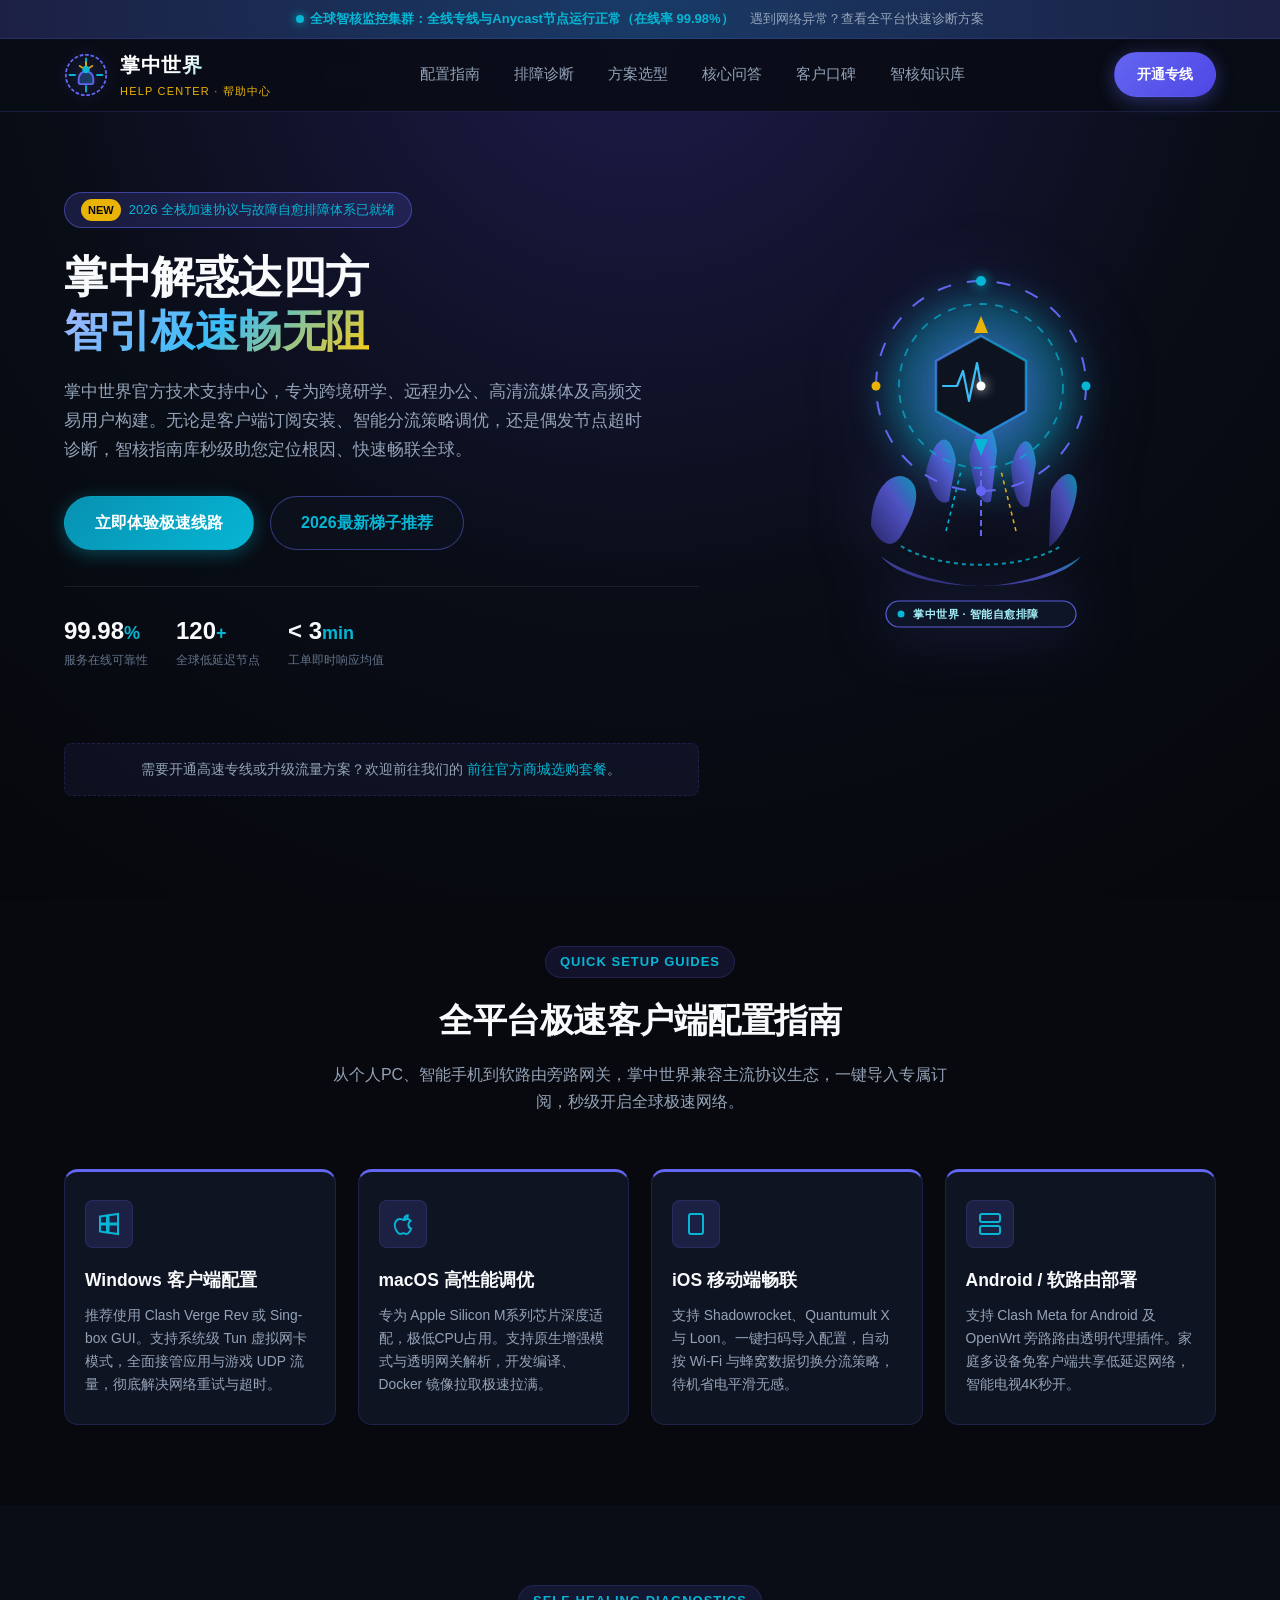
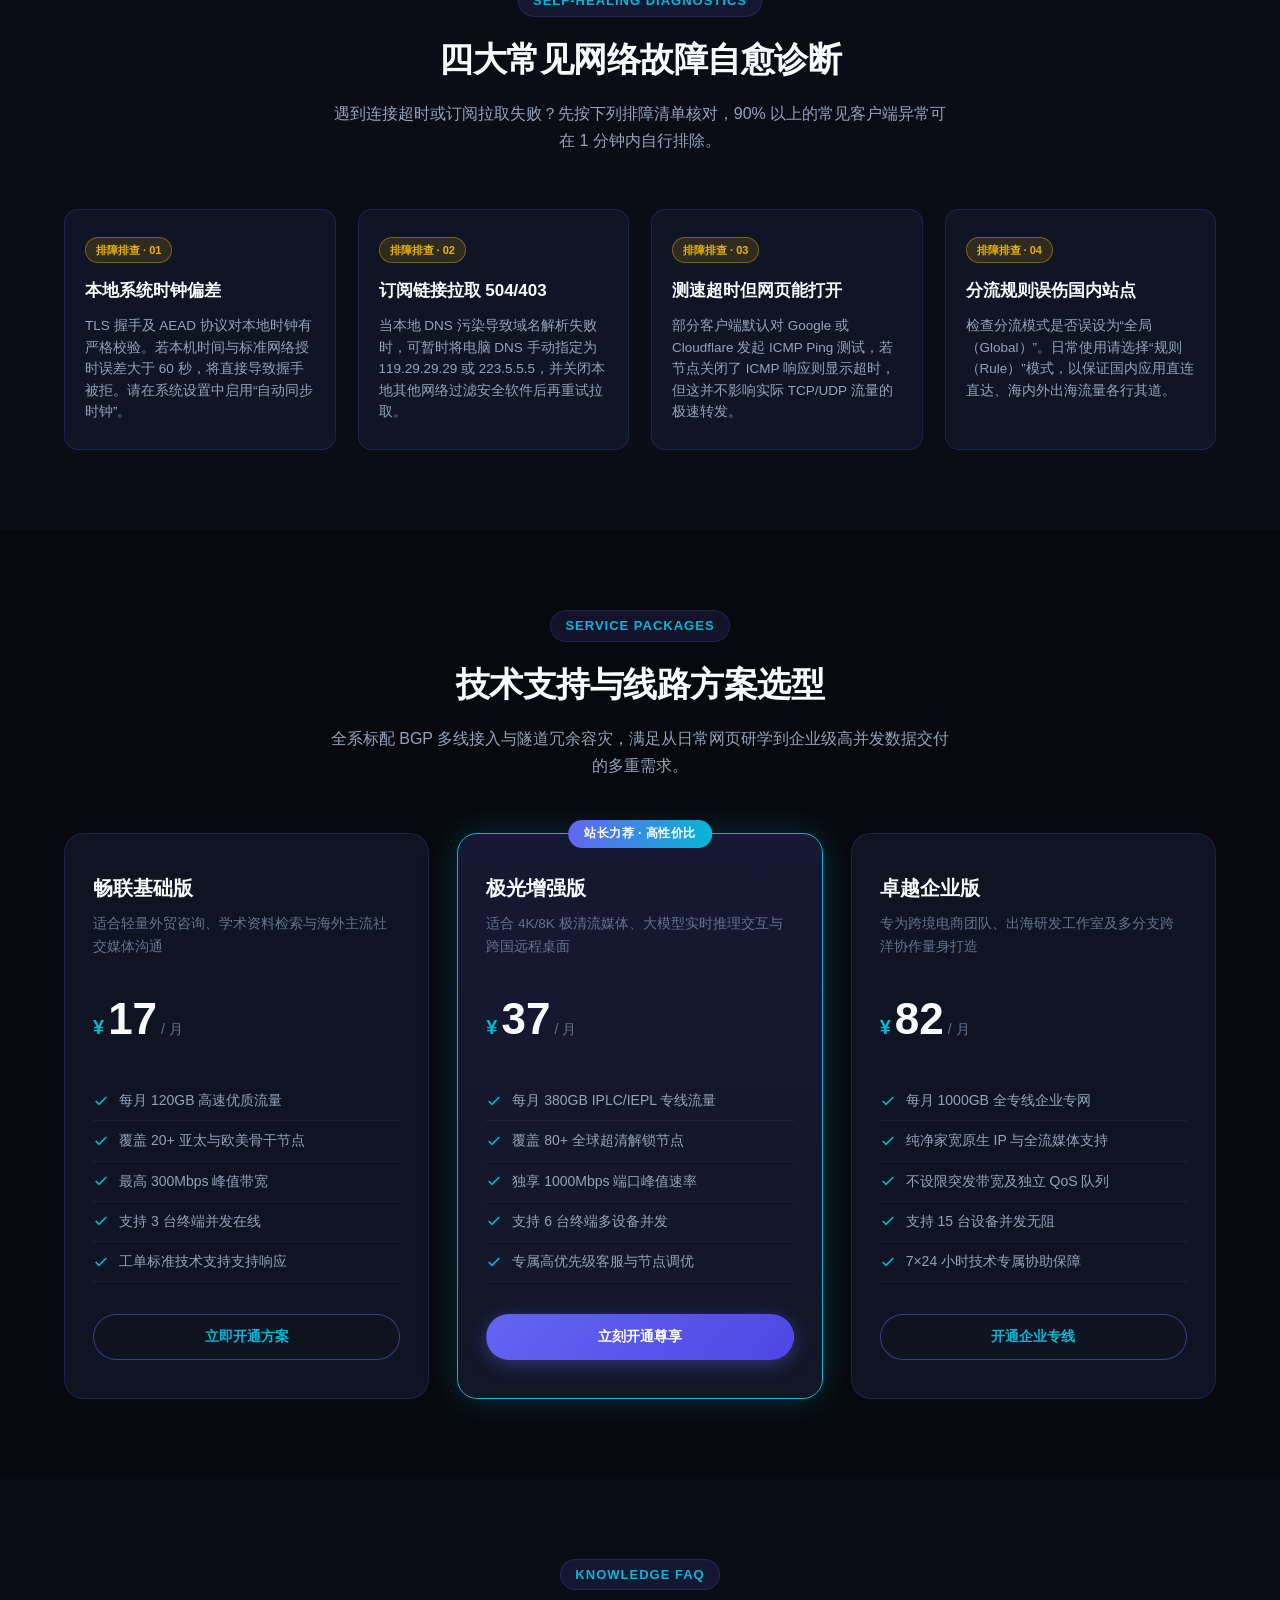
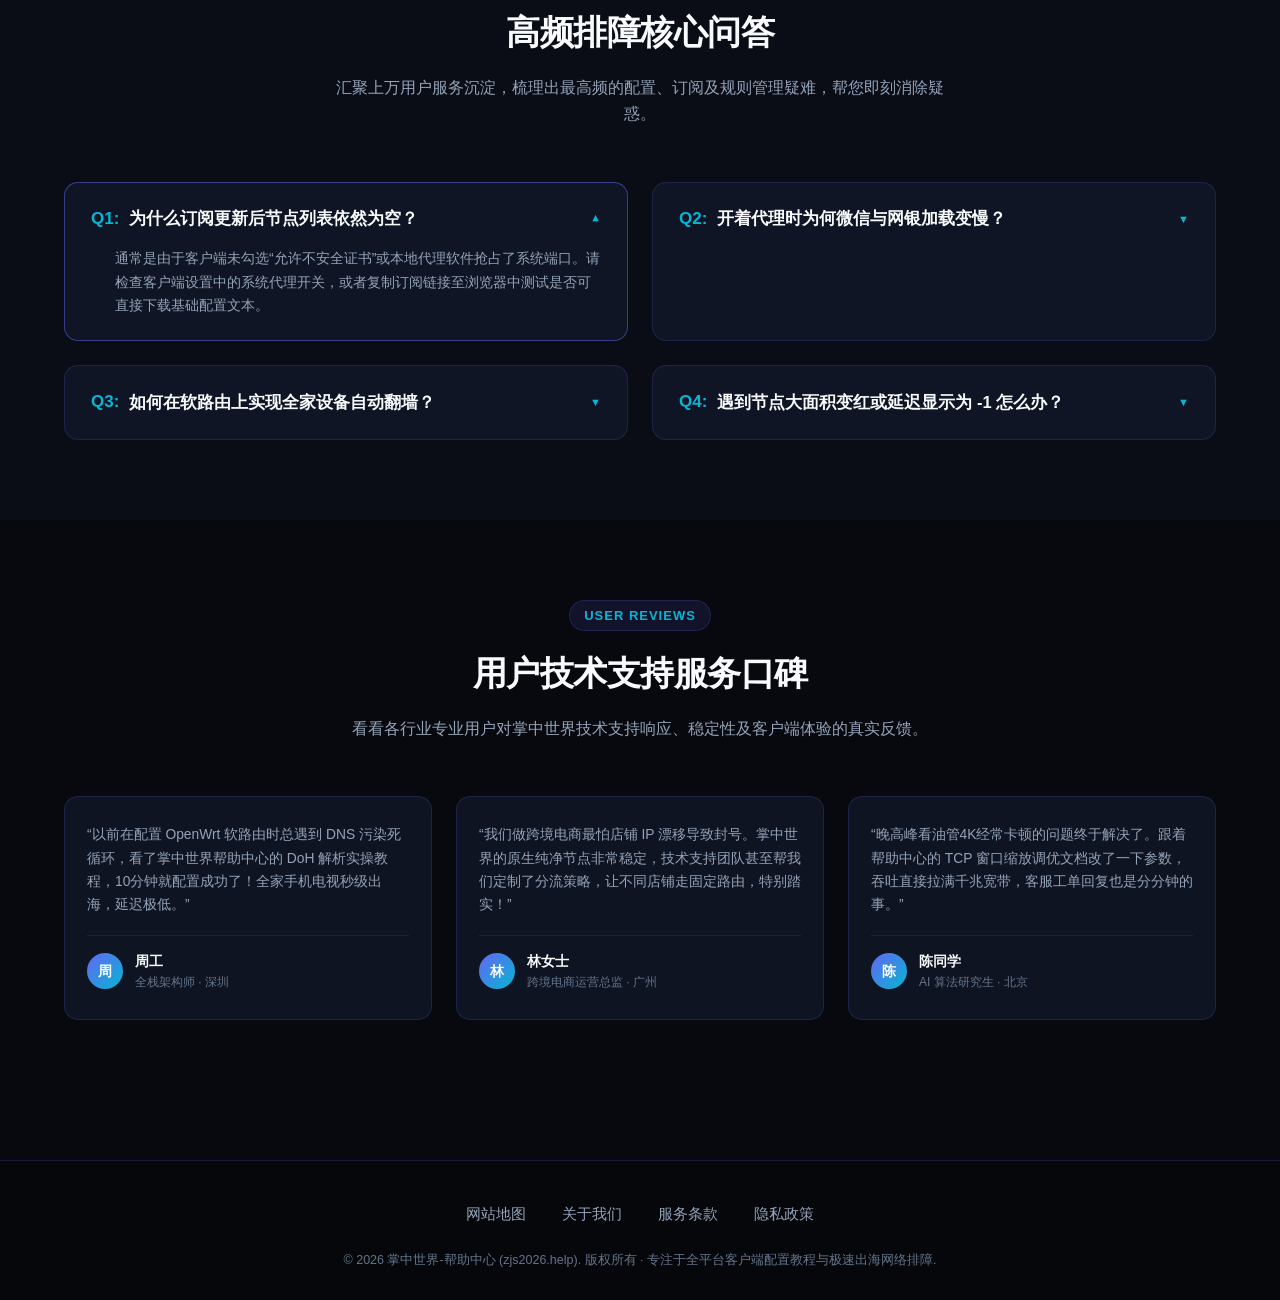
==== index.html @ e9aacf81 "feat: initial release for zjs2026.help" ====
<!DOCTYPE html>
<html lang="zh-CN">
<head>
  <meta charset="UTF-8">
  <meta name="viewport" content="width=device-width, initial-scale=1.0">
  <title>掌中世界-帮助中心 | 2026全平台客户端配置教程与技术支持智核</title>
  <meta name="description" content="掌中世界-帮助中心为您提供高品质物理专线网络加速服务。依托多点Anycast与电信级物理光缆实现4K/8K视频极速秒开，AI模型长连接稳定不中断，是值得信赖的年度出海机场推荐首选。">
  <meta name="keywords" content="掌中世界帮助中心,客户端配置教程,网络排障指南,节点连接超时修复,分流规则配置,跨境加速支持">
  <link rel="stylesheet" href="style.css">
  <link rel="canonical" href="https://zjs2026.help/">
  <meta property="og:type" content="website">
  <meta property="og:site_name" content="掌中世界-帮助中心">
  <meta property="og:title" content="掌中世界-帮助中心 | 2026全平台客户端配置教程与技术支持智核">
  <meta property="og:description" content="掌中世界-帮助中心为您提供高品质物理专线网络加速服务。依托多点Anycast与电信级物理光缆实现4K/8K视频极速秒开，AI模型长连接稳定不中断，是值得信赖的年度出海机场推荐首选。">
  <meta property="og:url" content="https://zjs2026.help/">
  <meta property="og:image" content="https://zjs2026.help/og-preview.png">
  <meta property="og:locale" content="zh_CN">
</head>
<body>

  <!-- 顶部状态公告条 -->
  <div class="nexus-topbar">
    <div class="nexus-container nexus-topbar-flex">
      <div class="support-beacon">
        <span class="beacon-dot"></span>
        <span>全球智核监控集群：全线专线与Anycast节点运行正常（在线率 99.98%）</span>
      </div>
      <div>
        <span>遇到网络异常？查看全平台快速诊断方案</span>
      </div>
    </div>
  </div>

  <!-- 吸顶导航栏 -->
  <header class="nexus-nav">
    <div class="nexus-container nexus-nav-wrap">
      <a href="index.html" class="nexus-logo-link" aria-label="返回首页">
        <svg class="nexus-logo-svg" viewBox="0 0 48 48" fill="none" xmlns="http://www.w3.org/2000/svg">
          <circle cx="24" cy="24" r="22" stroke="#6366f1" stroke-width="2" stroke-dasharray="4 2"/>
          <path d="M24 6L24 12" stroke="#06b6d4" stroke-width="2" stroke-linecap="round"/>
          <path d="M24 36L24 42" stroke="#06b6d4" stroke-width="2" stroke-linecap="round"/>
          <path d="M6 24L12 24" stroke="#06b6d4" stroke-width="2" stroke-linecap="round"/>
          <path d="M36 24L42 24" stroke="#06b6d4" stroke-width="2" stroke-linecap="round"/>
          <path d="M16 28C16 23.58 19.58 20 24 20C28.42 20 32 23.58 32 28V32C32 33.1 31.1 34 30 34H18C16.9 34 16 33.1 16 32V28Z" fill="url(#nexus-grad)" fill-opacity="0.3" stroke="#6366f1" stroke-width="2"/>
          <circle cx="24" cy="18" r="4" fill="#06b6d4"/>
          <path d="M24 14V10M20 16L17 14M28 16L31 14" stroke="#eab308" stroke-width="1.8" stroke-linecap="round"/>
          <defs>
            <linearGradient id="nexus-grad" x1="16" y1="20" x2="32" y2="34" gradientUnits="userSpaceOnUse">
              <stop stop-color="#6366f1"/>
              <stop offset="1" stop-color="#06b6d4"/>
            </linearGradient>
          </defs>
        </svg>
        <div class="nexus-logo-text">
          <span class="nexus-logo-title">掌中世界</span>
          <span class="nexus-logo-sub">HELP CENTER · 帮助中心</span>
        </div>
      </a>

      <!-- 移动端汉堡切换器 -->
      <input type="checkbox" id="nexus-nav-toggle" class="nexus-nav-toggle" aria-label="切换移动端导航">
      <label for="nexus-nav-toggle" class="nexus-hamburger-label">
        <span></span>
        <span></span>
        <span></span>
      </label>

      <!-- 导航列表 -->
      <nav class="nexus-nav-menu">
        <ul class="nexus-nav-list">
          <li class="nexus-nav-item"><a href="index.html#guides" aria-current="page">配置指南</a></li>
          <li class="nexus-nav-item"><a href="index.html#diagnostics">排障诊断</a></li>
          <li class="nexus-nav-item"><a href="index.html#pricing">方案选型</a></li>
          <li class="nexus-nav-item"><a href="index.html#faq">核心问答</a></li>
          <li class="nexus-nav-item"><a href="index.html#feedback">客户口碑</a></li>
          <li class="nexus-nav-item"><a href="support-topics.html">智核知识库</a></li>
        </ul>
      </nav>

      <div class="nexus-nav-actions">
        <a href="https://ww012.twilightaff.com/#/?code=A56DH1Af" target="_blank" rel="nofollow" class="btn-nexus btn-nexus-primary">开通专线</a>
      </div>
    </div>
  </header>

  <!-- 主体区域 -->
  <main>
    <!-- Hero 区域：智能支持罗盘 -->
    <section class="nexus-hero">
      <div class="nexus-container">
        <div class="nexus-hero-grid">
          <div class="nexus-hero-info">
            <div class="nexus-tag-hub">
              <span class="nexus-tag-badge">NEW</span>
              <span>2026 全栈加速协议与故障自愈排障体系已就绪</span>
            </div>
            <h1 class="nexus-hero-title">
              掌中解惑达四方<br>
              <span class="nexus-title-gradient">智引极速畅无阻</span>
            </h1>
            <p class="nexus-hero-desc">
              掌中世界官方技术支持中心，专为跨境研学、远程办公、高清流媒体及高频交易用户构建。无论是客户端订阅安装、智能分流策略调优，还是偶发节点超时诊断，智核指南库秒级助您定位根因、快速畅联全球。
            </p>
            <div class="nexus-hero-cta-group">
              <a href="https://ww012.twilightaff.com/#/?code=A56DH1Af" target="_blank" rel="nofollow" class="btn-nexus btn-nexus-cyan btn-nexus-lg">立即体验极速线路</a>
              <a href="https://tizilab.net/paihang/" target="_blank" class="btn-nexus btn-nexus-outline btn-nexus-lg">2026最新梯子推荐</a>
            </div>
            <div class="nexus-metrics-row">
              <div class="nexus-metric-col">
                <span class="nexus-metric-val">99.98<span>%</span></span>
                <span class="nexus-metric-lbl">服务在线可靠性</span>
              </div>
              <div class="nexus-metric-col">
                <span class="nexus-metric-val">120<span>+</span></span>
                <span class="nexus-metric-lbl">全球低延迟节点</span>
              </div>
              <div class="nexus-metric-col">
                <span class="nexus-metric-val">&lt; 3<span>min</span></span>
                <span class="nexus-metric-lbl">工单即时响应均值</span>
              </div>
            </div>
          </div>

          <!-- Hero 右侧：手托全息排障罗盘与自愈护盾动效 -->
          <div class="nexus-compass-stage">
            <svg class="nexus-compass-svg" viewBox="0 0 440 420" fill="none" xmlns="http://www.w3.org/2000/svg" role="img" aria-label="掌中世界手托全息智能诊断罗盘动图">
              <defs>
                <radialGradient id="helpAura" cx="50%" cy="50%" r="50%">
                  <stop offset="0%" stop-color="#6366f1" stop-opacity="0.85"/>
                  <stop offset="60%" stop-color="#06b6d4" stop-opacity="0.3"/>
                  <stop offset="100%" stop-color="#070a13" stop-opacity="0"/>
                </radialGradient>
                <linearGradient id="helpHandGrad" x1="0%" y1="100%" x2="100%" y2="0%">
                  <stop offset="0%" stop-color="#312e81" stop-opacity="0.9"/>
                  <stop offset="60%" stop-color="#6366f1" stop-opacity="0.9"/>
                  <stop offset="100%" stop-color="#06b6d4" stop-opacity="0.95"/>
                </linearGradient>
                <linearGradient id="shieldGrad" x1="0%" y1="0%" x2="100%" y2="100%">
                  <stop offset="0%" stop-color="#6366f1" stop-opacity="0.85"/>
                  <stop offset="50%" stop-color="#06b6d4" stop-opacity="0.7"/>
                  <stop offset="100%" stop-color="#3b82f6" stop-opacity="0.9"/>
                </linearGradient>
                <linearGradient id="laserGrad" x1="0%" y1="0%" x2="100%" y2="0%">
                  <stop offset="0%" stop-color="#06b6d4" stop-opacity="0"/>
                  <stop offset="50%" stop-color="#38bdf8" stop-opacity="1"/>
                  <stop offset="100%" stop-color="#06b6d4" stop-opacity="0"/>
                </linearGradient>
              </defs>

              <!-- 掌心发散光晕 -->
              <circle cx="220" cy="170" r="135" fill="url(#helpAura)" class="help-aura-pulse"/>

              <!-- 手托部分 (Cyber Palm Cradle) -->
              <g class="help-palm-cradle">
                <path d="M120 335 C150 375, 290 375, 320 335 C300 352, 250 365, 220 365 C190 365, 140 352, 120 335 Z" fill="url(#helpHandGrad)" opacity="0.8"/>
                <path d="M110 305 C110 265, 135 245, 150 260 C160 270, 155 290, 140 315 C130 330, 118 322, 110 305 Z" fill="url(#helpHandGrad)" opacity="0.85"/>
                <!-- 指尖微托 -->
                <path d="M165 250 C175 210, 190 210, 195 240 L188 280 C180 286, 170 275, 165 250 Z" fill="url(#helpHandGrad)" opacity="0.85"/>
                <path d="M208 235 C218 195, 232 195, 236 230 L230 280 C222 286, 214 275, 208 235 Z" fill="url(#helpHandGrad)" opacity="0.9"/>
                <path d="M250 245 C260 210, 272 215, 275 242 L268 285 C260 290, 252 278, 250 245 Z" fill="url(#helpHandGrad)" opacity="0.85"/>
                <path d="M290 270 C305 242, 320 252, 315 276 C310 300, 298 320, 288 326 Z" fill="url(#helpHandGrad)" opacity="0.8"/>
                <!-- 掌面全息脉冲纹理 -->
                <path d="M140 325 C180 350, 260 350, 300 325" stroke="#06b6d4" stroke-width="2" stroke-dasharray="4 4" fill="none" opacity="0.8"/>
                <line x1="220" y1="315" x2="220" y2="250" stroke="#6366f1" stroke-width="2" stroke-dasharray="6 4" class="help-beam-stream"/>
                <line x1="185" y1="310" x2="200" y2="250" stroke="#06b6d4" stroke-width="1.5" stroke-dasharray="4 4" class="help-beam-stream-fast"/>
                <line x1="255" y1="310" x2="240" y2="250" stroke="#eab308" stroke-width="1.5" stroke-dasharray="4 4" class="help-beam-stream"/>
              </g>

              <!-- 手托之上的全息诊断护盾与罗盘 (Diagnostic Compass & Shield) -->
              <g class="help-shield-system">
                <!-- 外围刻度罗盘环 (顺时针) -->
                <g class="help-ring-cw">
                  <circle cx="220" cy="165" r="105" stroke="#6366f1" stroke-width="2" stroke-dasharray="14 16" fill="none"/>
                  <circle cx="220" cy="60" r="5" fill="#06b6d4" filter="drop-shadow(0 0 6px #06b6d4)"/>
                  <circle cx="220" cy="270" r="5" fill="#6366f1"/>
                  <circle cx="115" cy="165" r="4.5" fill="#eab308"/>
                  <circle cx="325" cy="165" r="4.5" fill="#06b6d4"/>
                </g>

                <!-- 逆时针罗盘内环 -->
                <g class="help-ring-ccw">
                  <circle cx="220" cy="165" r="82" stroke="#06b6d4" stroke-width="1.8" stroke-dasharray="8 8" fill="none" opacity="0.7"/>
                  <polygon points="220,95 227,112 213,112" fill="#eab308"/>
                  <polygon points="220,235 227,218 213,218" fill="#06b6d4"/>
                </g>

                <!-- 中心自愈诊断护盾六边形 -->
                <polygon points="220,115 265,140 265,190 220,215 175,190 175,140" fill="#0e1320" stroke="url(#shieldGrad)" stroke-width="2.5" class="help-shield-pulse"/>
                
                <!-- 护盾内部心跳脉搏线 (ECG Waveform) -->
                <path d="M182 165 L196 165 L202 150 L208 180 L216 142 L224 186 L230 160 L236 170 L242 165 L258 165" stroke="#38bdf8" stroke-width="2.2" stroke-linecap="round" stroke-linejoin="round" fill="none" class="help-ecg-line"/>

                <!-- 激光扫描光条 (上下扫描) -->
                <line x1="178" y1="140" x2="262" y2="140" stroke="url(#laserGrad)" stroke-width="3" class="help-laser-scan"/>

                <!-- 核心状态光点 -->
                <circle cx="220" cy="165" r="4.5" fill="#ffffff" filter="drop-shadow(0 0 6px #ffffff)"/>
              </g>

              <!-- 悬浮状态标签 -->
              <g class="help-status-tag">
                <rect x="125" y="380" width="190" height="26" rx="13" fill="#0f172a" stroke="#6366f1" stroke-width="1.2" opacity="0.9"/>
                <circle cx="140" cy="393" r="3.5" fill="#06b6d4" class="help-dot-blink"/>
                <text x="152" y="397" fill="#a5f3fc" font-size="11" font-weight="600" letter-spacing="0.5">掌中世界 · 智能自愈排障</text>
              </g>
            </svg>
          </div>
        <div class="interlink-box"><p>需要开通高速专线或升级流量方案？欢迎前往我们的 <a href="https://zjs2026.shop/" target="_blank">前往官方商城选购套餐</a>。</p></div>
      </div>
    </section>

    <!-- 第一功能区：全平台极速客户端配置指南 -->
    <section id="guides" class="nexus-section">
      <div class="nexus-container">
        <div class="nexus-sec-header">
          <span class="nexus-sec-pill">QUICK SETUP GUIDES</span>
          <h2 class="nexus-sec-title">全平台极速客户端配置指南</h2>
          <p class="nexus-sec-desc">
            从个人PC、智能手机到软路由旁路网关，掌中世界兼容主流协议生态，一键导入专属订阅，秒级开启全球极速网络。
          </p>
        </div>

        <div class="guides-grid">
          <div class="guide-card">
            <div class="guide-icon-box">
              <svg width="24" height="24" viewBox="0 0 24 24" fill="none" stroke="currentColor" stroke-width="2"><path d="M3 4.5L10 3.5V11.5L3 11.5V4.5ZM11.5 3.3L21 2V11.5L11.5 11.5V3.3ZM3 12.5L10 12.5V20.5L3 19.5V12.5ZM11.5 12.5L21 12.5V22L11.5 20.7V12.5Z"/></svg>
            </div>
            <h3 class="guide-card-title">Windows 客户端配置</h3>
            <p class="guide-card-text">
              推荐使用 Clash Verge Rev 或 Sing-box GUI。支持系统级 Tun 虚拟网卡模式，全面接管应用与游戏 UDP 流量，彻底解决网络重试与超时。
            </p>
          </div>

          <div class="guide-card">
            <div class="guide-icon-box">
              <svg width="24" height="24" viewBox="0 0 24 24" fill="none" stroke="currentColor" stroke-width="2"><path d="M18.71 19.5c-.83 1.24-1.71 2.45-3.05 2.47-1.34.03-1.77-.79-3.29-.79-1.53 0-2 .77-3.27.82-1.31.05-2.3-1.32-3.14-2.53C4.25 17 2.94 12.45 4.7 9.39c.87-1.52 2.43-2.48 4.12-2.51 1.28-.02 2.5.87 3.29.87.78 0 2.26-1.07 3.81-.91.65.03 2.47.26 3.64 1.98-.09.06-2.17 1.28-2.15 3.81.03 3.02 2.65 4.03 2.68 4.04-.03.07-.42 1.44-1.38 2.83M15.97 6.37c.6-1.02.9-2.06.8-3.08-1.08.1-2.32.74-2.95 1.76-.56.9-.84 1.94-.74 2.95 1.19.06 2.37-.58 2.89-1.63z"/></svg>
            </div>
            <h3 class="guide-card-title">macOS 高性能调优</h3>
            <p class="guide-card-text">
              专为 Apple Silicon M系列芯片深度适配，极低CPU占用。支持原生增强模式与透明网关解析，开发编译、Docker 镜像拉取极速拉满。
            </p>
          </div>

          <div class="guide-card">
            <div class="guide-icon-box">
              <svg width="24" height="24" viewBox="0 0 24 24" fill="none" stroke="currentColor" stroke-width="2"><rect x="5" y="2" width="14" height="20" rx="2" ry="2"/><line x1="12" y1="18" x2="12.01" y2="18"/></svg>
            </div>
            <h3 class="guide-card-title">iOS 移动端畅联</h3>
            <p class="guide-card-text">
              支持 Shadowrocket、Quantumult X 与 Loon。一键扫码导入配置，自动按 Wi-Fi 与蜂窝数据切换分流策略，待机省电平滑无感。
            </p>
          </div>

          <div class="guide-card">
            <div class="guide-icon-box">
              <svg width="24" height="24" viewBox="0 0 24 24" fill="none" stroke="currentColor" stroke-width="2"><rect x="2" y="2" width="20" height="8" rx="2" ry="2"/><rect x="2" y="14" width="20" height="8" rx="2" ry="2"/><line x1="6" y1="6" x2="6.01" y2="6"/><line x1="6" y1="18" x2="6.01" y2="18"/></svg>
            </div>
            <h3 class="guide-card-title">Android / 软路由部署</h3>
            <p class="guide-card-text">
              支持 Clash Meta for Android 及 OpenWrt 旁路路由透明代理插件。家庭多设备免客户端共享低延迟网络，智能电视4K秒开。
            </p>
          </div>
        </div>
      </div>
    </section>

    <!-- 第二功能区：四大常见网络故障自愈诊断 -->
    <section id="diagnostics" class="nexus-section table-row-alt">
      <div class="nexus-container">
        <div class="nexus-sec-header">
          <span class="nexus-sec-pill">SELF-HEALING DIAGNOSTICS</span>
          <h2 class="nexus-sec-title">四大常见网络故障自愈诊断</h2>
          <p class="nexus-sec-desc">
            遇到连接超时或订阅拉取失败？先按下列排障清单核对，90% 以上的常见客户端异常可在 1 分钟内自行排除。
          </p>
        </div>

        <div class="diag-grid">
          <div class="diag-card">
            <span class="diag-badge">排障排查 · 01</span>
            <h3 class="diag-title">本地系统时钟偏差</h3>
            <p class="diag-desc">
              TLS 握手及 AEAD 协议对本地时钟有严格校验。若本机时间与标准网络授时误差大于 60 秒，将直接导致握手被拒。请在系统设置中启用“自动同步时钟”。
            </p>
          </div>

          <div class="diag-card">
            <span class="diag-badge">排障排查 · 02</span>
            <h3 class="diag-title">订阅链接拉取 504/403</h3>
            <p class="diag-desc">
              当本地 DNS 污染导致域名解析失败时，可暂时将电脑 DNS 手动指定为 119.29.29.29 或 223.5.5.5，并关闭本地其他网络过滤安全软件后再重试拉取。
            </p>
          </div>

          <div class="diag-card">
            <span class="diag-badge">排障排查 · 03</span>
            <h3 class="diag-title">测速超时但网页能打开</h3>
            <p class="diag-desc">
              部分客户端默认对 Google 或 Cloudflare 发起 ICMP Ping 测试，若节点关闭了 ICMP 响应则显示超时，但这并不影响实际 TCP/UDP 流量的极速转发。
            </p>
          </div>

          <div class="diag-card">
            <span class="diag-badge">排障排查 · 04</span>
            <h3 class="diag-title">分流规则误伤国内站点</h3>
            <p class="diag-desc">
              检查分流模式是否误设为“全局（Global）”。日常使用请选择“规则（Rule）”模式，以保证国内应用直连直达、海内外出海流量各行其道。
            </p>
          </div>
        </div>
      </div>
    </section>

    <!-- 第三功能区：价格方案与服务选型 -->
    <section id="pricing" class="nexus-section">
      <div class="nexus-container">
        <div class="nexus-sec-header">
          <span class="nexus-sec-pill">SERVICE PACKAGES</span>
          <h2 class="nexus-sec-title">技术支持与线路方案选型</h2>
          <p class="nexus-sec-desc">
            全系标配 BGP 多线接入与隧道冗余容灾，满足从日常网页研学到企业级高并发数据交付的多重需求。
          </p>
        </div>

        <div class="support-pricing-grid">
          <!-- 方案 1 -->
          <div class="support-price-card">
            <h3 class="support-p-name">畅联基础版</h3>
            <p class="support-p-intro">适合轻量外贸咨询、学术资料检索与海外主流社交媒体沟通</p>
            <div class="support-p-box">
              <span class="support-p-curr">¥</span>
              <span class="support-p-val">17</span>
              <span class="support-p-period">/ 月</span>
            </div>
            <ul class="support-p-list">
              <li><svg viewBox="0 0 24 24" fill="none" stroke="currentColor" stroke-width="2.5"><polyline points="20 6 9 17 4 12"/></svg>每月 120GB 高速优质流量</li>
              <li><svg viewBox="0 0 24 24" fill="none" stroke="currentColor" stroke-width="2.5"><polyline points="20 6 9 17 4 12"/></svg>覆盖 20+ 亚太与欧美骨干节点</li>
              <li><svg viewBox="0 0 24 24" fill="none" stroke="currentColor" stroke-width="2.5"><polyline points="20 6 9 17 4 12"/></svg>最高 300Mbps 峰值带宽</li>
              <li><svg viewBox="0 0 24 24" fill="none" stroke="currentColor" stroke-width="2.5"><polyline points="20 6 9 17 4 12"/></svg>支持 3 台终端并发在线</li>
              <li><svg viewBox="0 0 24 24" fill="none" stroke="currentColor" stroke-width="2.5"><polyline points="20 6 9 17 4 12"/></svg>工单标准技术支持支持响应</li>
            </ul>
            <div class="support-p-action">
              <a href="https://ww012.twilightaff.com/#/?code=A56DH1Af" target="_blank" rel="nofollow" class="btn-nexus btn-nexus-outline">立即开通方案</a>
            </div>
          </div>

          <!-- 方案 2 (推荐) -->
          <div class="support-price-card support-price-featured">
            <div class="support-price-flag">站长力荐 · 高性价比</div>
            <h3 class="support-p-name">极光增强版</h3>
            <p class="support-p-intro">适合 4K/8K 极清流媒体、大模型实时推理交互与跨国远程桌面</p>
            <div class="support-p-box">
              <span class="support-p-curr">¥</span>
              <span class="support-p-val">37</span>
              <span class="support-p-period">/ 月</span>
            </div>
            <ul class="support-p-list">
              <li><svg viewBox="0 0 24 24" fill="none" stroke="currentColor" stroke-width="2.5"><polyline points="20 6 9 17 4 12"/></svg>每月 380GB IPLC/IEPL 专线流量</li>
              <li><svg viewBox="0 0 24 24" fill="none" stroke="currentColor" stroke-width="2.5"><polyline points="20 6 9 17 4 12"/></svg>覆盖 80+ 全球超清解锁节点</li>
              <li><svg viewBox="0 0 24 24" fill="none" stroke="currentColor" stroke-width="2.5"><polyline points="20 6 9 17 4 12"/></svg>独享 1000Mbps 端口峰值速率</li>
              <li><svg viewBox="0 0 24 24" fill="none" stroke="currentColor" stroke-width="2.5"><polyline points="20 6 9 17 4 12"/></svg>支持 6 台终端多设备并发</li>
              <li><svg viewBox="0 0 24 24" fill="none" stroke="currentColor" stroke-width="2.5"><polyline points="20 6 9 17 4 12"/></svg>专属高优先级客服与节点调优</li>
            </ul>
            <div class="support-p-action">
              <a href="https://ww012.twilightaff.com/#/?code=A56DH1Af" target="_blank" rel="nofollow" class="btn-nexus btn-nexus-primary">立刻开通尊享</a>
            </div>
          </div>

          <!-- 方案 3 -->
          <div class="support-price-card">
            <h3 class="support-p-name">卓越企业版</h3>
            <p class="support-p-intro">专为跨境电商团队、出海研发工作室及多分支跨洋协作量身打造</p>
            <div class="support-p-box">
              <span class="support-p-curr">¥</span>
              <span class="support-p-val">82</span>
              <span class="support-p-period">/ 月</span>
            </div>
            <ul class="support-p-list">
              <li><svg viewBox="0 0 24 24" fill="none" stroke="currentColor" stroke-width="2.5"><polyline points="20 6 9 17 4 12"/></svg>每月 1000GB 全专线企业专网</li>
              <li><svg viewBox="0 0 24 24" fill="none" stroke="currentColor" stroke-width="2.5"><polyline points="20 6 9 17 4 12"/></svg>纯净家宽原生 IP 与全流媒体支持</li>
              <li><svg viewBox="0 0 24 24" fill="none" stroke="currentColor" stroke-width="2.5"><polyline points="20 6 9 17 4 12"/></svg>不设限突发带宽及独立 QoS 队列</li>
              <li><svg viewBox="0 0 24 24" fill="none" stroke="currentColor" stroke-width="2.5"><polyline points="20 6 9 17 4 12"/></svg>支持 15 台设备并发无阻</li>
              <li><svg viewBox="0 0 24 24" fill="none" stroke="currentColor" stroke-width="2.5"><polyline points="20 6 9 17 4 12"/></svg>7×24 小时技术专属协助保障</li>
            </ul>
            <div class="support-p-action">
              <a href="https://ww012.twilightaff.com/#/?code=A56DH1Af" target="_blank" rel="nofollow" class="btn-nexus btn-nexus-outline">开通企业专线</a>
            </div>
          </div>
        </div>
      </div>
    </section>

    <!-- 第四功能区：高频排障核心问答 (FAQ) -->
    <section id="faq" class="nexus-section table-row-alt">
      <div class="nexus-container">
        <div class="nexus-sec-header">
          <span class="nexus-sec-pill">KNOWLEDGE FAQ</span>
          <h2 class="nexus-sec-title">高频排障核心问答</h2>
          <p class="nexus-sec-desc">
            汇聚上万用户服务沉淀，梳理出最高频的配置、订阅及规则管理疑难，帮您即刻消除疑惑。
          </p>
        </div>

        <div class="nexus-faq-grid">
          <details class="nexus-faq-box" open>
            <summary class="nexus-faq-q">
              <span class="nexus-faq-q-text">
                <span class="nexus-faq-badge">Q1:</span> 为什么订阅更新后节点列表依然为空？
              </span>
              <span class="nexus-faq-arrow">▼</span>
            </summary>
            <p class="nexus-faq-a">
              通常是由于客户端未勾选“允许不安全证书”或本地代理软件抢占了系统端口。请检查客户端设置中的系统代理开关，或者复制订阅链接至浏览器中测试是否可直接下载基础配置文本。
            </p>
          </details>

          <details class="nexus-faq-box">
            <summary class="nexus-faq-q">
              <span class="nexus-faq-q-text">
                <span class="nexus-faq-badge">Q2:</span> 开着代理时为何微信与网银加载变慢？
              </span>
              <span class="nexus-faq-arrow">▼</span>
            </summary>
            <p class="nexus-faq-a">
              这是因为分流规则未生效，导致国内直连流量被强制绕行境外节点。请确保客户端切换为“规则（Rule）”或“绕过大陆”模式，并定期更新本地 GeoIP 数据库。
            </p>
          </details>

          <details class="nexus-faq-box">
            <summary class="nexus-faq-q">
              <span class="nexus-faq-q-text">
                <span class="nexus-faq-badge">Q3:</span> 如何在软路由上实现全家设备自动翻墙？
              </span>
              <span class="nexus-faq-arrow">▼</span>
            </summary>
            <p class="nexus-faq-a">
              您可以在 OpenWrt 中安装 Passwall 或 OpenClash，将掌中世界的订阅导入并启用 Tun 虚拟网卡模式，路由器将自动对出海数据包执行旁路透明分流，免去各终端反复配置。
            </p>
          </details>

          <details class="nexus-faq-box">
            <summary class="nexus-faq-q">
              <span class="nexus-faq-q-text">
                <span class="nexus-faq-badge">Q4:</span> 遇到节点大面积变红或延迟显示为 -1 怎么办？
              </span>
              <span class="nexus-faq-arrow">▼</span>
            </summary>
            <p class="nexus-faq-a">
              首先检查本地网络连接是否正常，其次在客户端内手动执行“更新订阅”以获取最新解析入口。若遇运营商突发链路抖动，平台智能中枢会在 60 秒内自动切换备用 BGP 路由。
            </p>
          </details>
        </div>
      </div>
    </section>

    <!-- 第五功能区：用户技术支持服务口碑 -->
    <section id="feedback" class="nexus-section">
      <div class="nexus-container">
        <div class="nexus-sec-header">
          <span class="nexus-sec-pill">USER REVIEWS</span>
          <h2 class="nexus-sec-title">用户技术支持服务口碑</h2>
          <p class="nexus-sec-desc">
            看看各行业专业用户对掌中世界技术支持响应、稳定性及客户端体验的真实反馈。
          </p>
        </div>

        <div class="feedback-grid">
          <div class="feedback-card">
            <p class="feedback-quote">
              “以前在配置 OpenWrt 软路由时总遇到 DNS 污染死循环，看了掌中世界帮助中心的 DoH 解析实操教程，10分钟就配置成功了！全家手机电视秒级出海，延迟极低。”
            </p>
            <div class="feedback-user">
              <div class="feedback-avatar">周</div>
              <div>
                <div class="feedback-name">周工</div>
                <div class="feedback-role">全栈架构师 · 深圳</div>
              </div>
            </div>
          </div>

          <div class="feedback-card">
            <p class="feedback-quote">
              “我们做跨境电商最怕店铺 IP 漂移导致封号。掌中世界的原生纯净节点非常稳定，技术支持团队甚至帮我们定制了分流策略，让不同店铺走固定路由，特别踏实！”
            </p>
            <div class="feedback-user">
              <div class="feedback-avatar">林</div>
              <div>
                <div class="feedback-name">林女士</div>
                <div class="feedback-role">跨境电商运营总监 · 广州</div>
              </div>
            </div>
          </div>

          <div class="feedback-card">
            <p class="feedback-quote">
              “晚高峰看油管4K经常卡顿的问题终于解决了。跟着帮助中心的 TCP 窗口缩放调优文档改了一下参数，吞吐直接拉满千兆宽带，客服工单回复也是分分钟的事。”
            </p>
            <div class="feedback-user">
              <div class="feedback-avatar">陈</div>
              <div>
                <div class="feedback-name">陈同学</div>
                <div class="feedback-role">AI 算法研究生 · 北京</div>
              </div>
            </div>
          </div>
        </div>
      </div>
    </section>
  </main>

  <!-- 底部极简规范页脚：严格只有4个链接 (全中文) -->
  <footer class="nexus-footer">
    <div class="nexus-container">
      <ul class="nexus-footer-nav">
        <li><a href="sitemap.html">网站地图</a></li>
        <li><a href="about.html">关于我们</a></li>
        <li><a href="terms.html">服务条款</a></li>
        <li><a href="privacy.html">隐私政策</a></li>
      </ul>
      <p class="nexus-footer-copy">
        &copy; 2026 掌中世界-帮助中心 (zjs2026.help). 版权所有 · 专注于全平台客户端配置教程与极速出海网络排障.
      </p>
    </div>
  </footer>

</body>
</html>
---- style.css ----
/* ==========================================================================
   zjs2026.help - 掌中世界-帮助中心 样式系统
   设计风格：全息知识基座 / 技术支持终端智核风 (Holographic Knowledge Nexus)
   主色调：虚空靛夜黑 (#090d16) · 极光紫电蓝 (#6366f1) · 激光青 (#06b6d4) · 曜日金 (#eab308)
   ========================================================================== */

:root {
  --nexus-bg-deep: #07090e;
  --nexus-bg-surface: #0e1320;
  --nexus-bg-card: rgba(18, 24, 40, 0.82);
  --nexus-bg-card-hover: rgba(28, 38, 62, 0.94);
  --nexus-border-subtle: rgba(99, 102, 241, 0.18);
  --nexus-border-bright: rgba(99, 102, 241, 0.5);
  --nexus-border-cyan: rgba(6, 182, 212, 0.45);
  --nexus-primary: #6366f1;
  --nexus-primary-glow: rgba(99, 102, 241, 0.42);
  --nexus-accent-cyan: #06b6d4;
  --nexus-accent-cyan-light: #22d3ee;
  --nexus-accent-gold: #eab308;
  --nexus-text-primary: #f8fafc;
  --nexus-text-secondary: #94a3b8;
  --nexus-text-muted: #64748b;
  --nexus-radius-sm: 8px;
  --nexus-radius-md: 14px;
  --nexus-radius-lg: 20px;
  --nexus-radius-full: 9999px;
  --nexus-shadow-card: 0 12px 30px -10px rgba(0, 0, 0, 0.6), 0 0 20px -4px rgba(99, 102, 241, 0.15);
  --nexus-shadow-glow: 0 0 25px rgba(99, 102, 241, 0.35);
  --nexus-shadow-cyan: 0 0 25px rgba(6, 182, 212, 0.3);
  --nexus-transition: all 0.28s cubic-bezier(0.4, 0, 0.2, 1);
  --nexus-font: -apple-system, BlinkMacSystemFont, "Segoe UI", Roboto, "PingFang SC", "Hiragino Sans GB", "Microsoft YaHei", sans-serif;
}

* {
  box-sizing: border-box;
  margin: 0;
  padding: 0;
}

html {
  scroll-behavior: smooth;
  font-family: var(--nexus-font);
  background-color: var(--nexus-bg-deep);
  color: var(--nexus-text-primary);
  line-height: 1.66;
  -webkit-font-smoothing: antialiased;
}

body {
  position: relative;
  min-height: 100vh;
  overflow-x: hidden;
  background: radial-gradient(circle at 50% 0%, #1e1b4b 0%, #090d16 55%, #05070b 100%);
  background-attachment: fixed;
}

/* 统一超链接规范：强调整体高亮，访问前后保持一致，绝不显示默认蓝/紫 */
a {
  color: var(--nexus-accent-cyan);
  text-decoration: none;
  transition: var(--nexus-transition);
}

a:visited {
  color: var(--nexus-accent-cyan);
}

a:hover, a:focus {
  color: var(--nexus-accent-cyan-light);
  text-decoration: none;
}

a:focus-visible {
  outline: 2px solid var(--nexus-accent-cyan);
  outline-offset: 3px;
  border-radius: 2px;
}

img, svg {
  vertical-align: middle;
}

/* 容器与版心 */
.nexus-container {
  width: 100%;
  max-width: 1200px;
  margin-left: auto;
  margin-right: auto;
  padding-left: 24px;
  padding-right: 24px;
}

/* 顶部公告条 */
.nexus-topbar {
  background: linear-gradient(90deg, rgba(99, 102, 241, 0.22), rgba(6, 182, 212, 0.2), rgba(99, 102, 241, 0.22));
  border-bottom: 1px solid var(--nexus-border-subtle);
  padding: 8px 16px;
  font-size: 13px;
  text-align: center;
  color: var(--nexus-text-secondary);
}
.nexus-topbar-flex {
  display: flex;
  justify-content: center;
  align-items: center;
  gap: 16px;
  flex-wrap: wrap;
}
.support-beacon {
  display: inline-flex;
  align-items: center;
  gap: 6px;
  color: var(--nexus-accent-cyan);
  font-weight: 600;
}
.beacon-dot {
  width: 8px;
  height: 8px;
  background-color: var(--nexus-accent-cyan);
  border-radius: 50%;
  box-shadow: 0 0 10px var(--nexus-accent-cyan);
  animation: beaconPulse 2s infinite;
}
@keyframes beaconPulse {
  0%, 100% { opacity: 1; transform: scale(1); }
  50% { opacity: 0.35; transform: scale(0.85); }
}

/* 吸顶导航栏 */
.nexus-nav {
  position: sticky;
  top: 0;
  z-index: 999;
  background: rgba(9, 13, 22, 0.9);
  backdrop-filter: blur(14px);
  -webkit-backdrop-filter: blur(14px);
  border-bottom: 1px solid var(--nexus-border-subtle);
  transition: var(--nexus-transition);
}

.nexus-nav-wrap {
  display: flex;
  align-items: center;
  justify-content: space-between;
  height: 72px;
}

.nexus-logo-link {
  display: flex;
  align-items: center;
  gap: 12px;
  color: var(--nexus-text-primary);
}
.nexus-logo-link:hover {
  color: var(--nexus-text-primary);
}

.nexus-logo-svg {
  width: 44px;
  height: 44px;
  filter: drop-shadow(0 0 8px var(--nexus-primary-glow));
}

.nexus-logo-text {
  display: flex;
  flex-direction: column;
}
.nexus-logo-title {
  font-size: 20px;
  font-weight: 700;
  letter-spacing: 0.5px;
  background: linear-gradient(135deg, #ffffff 40%, var(--nexus-accent-cyan) 100%);
  -webkit-background-clip: text;
  -webkit-text-fill-color: transparent;
}
.nexus-logo-sub {
  font-size: 11px;
  color: var(--nexus-accent-gold);
  letter-spacing: 1.2px;
  text-transform: uppercase;
}

/* 导航链接 */
.nexus-nav-menu {
  display: flex;
  align-items: center;
}
.nexus-nav-list {
  display: flex;
  align-items: center;
  list-style: none;
  gap: 26px;
}
.nexus-nav-item a {
  color: var(--nexus-text-secondary);
  font-size: 14.5px;
  font-weight: 500;
  padding: 8px 4px;
  position: relative;
}
.nexus-nav-item a:hover {
  color: var(--nexus-accent-cyan);
}
.nexus-nav-item a::after {
  content: "";
  position: absolute;
  bottom: 0;
  left: 0;
  width: 0;
  height: 2px;
  background: linear-gradient(90deg, var(--nexus-primary), var(--nexus-accent-cyan));
  transition: width 0.25s ease;
}
.nexus-nav-item a:hover::after {
  width: 100%;
}

/* 导航右侧 CTA */
.nexus-nav-actions {
  display: flex;
  align-items: center;
  gap: 14px;
}

/* 按钮体系 */
.btn-nexus {
  display: inline-flex;
  align-items: center;
  justify-content: center;
  padding: 10px 22px;
  border-radius: var(--nexus-radius-full);
  font-size: 14px;
  font-weight: 600;
  cursor: pointer;
  transition: var(--nexus-transition);
  text-decoration: none !important;
  white-space: nowrap;
  border: 1px solid transparent;
}
.btn-nexus-primary {
  background: linear-gradient(135deg, #6366f1, #4f46e5);
  color: #ffffff !important;
  box-shadow: 0 4px 18px rgba(99, 102, 241, 0.4);
}
.btn-nexus-primary:hover {
  background: linear-gradient(135deg, #818cf8, #6366f1);
  box-shadow: 0 6px 24px rgba(99, 102, 241, 0.6);
  transform: translateY(-1px);
}
.btn-nexus-cyan {
  background: linear-gradient(135deg, #0891b2, #06b6d4);
  color: #ffffff !important;
  box-shadow: 0 4px 18px rgba(6, 182, 212, 0.35);
}
.btn-nexus-cyan:hover {
  background: linear-gradient(135deg, #06b6d4, #22d3ee);
  box-shadow: 0 6px 24px rgba(6, 182, 212, 0.55);
  transform: translateY(-1px);
}
.btn-nexus-outline {
  background: rgba(14, 19, 32, 0.6);
  color: var(--nexus-accent-cyan) !important;
  border: 1px solid var(--nexus-border-bright);
}
.btn-nexus-outline:hover {
  background: rgba(99, 102, 241, 0.12);
  border-color: var(--nexus-accent-cyan);
  color: #ffffff !important;
  transform: translateY(-1px);
}
.btn-nexus-sm {
  padding: 7px 16px;
  font-size: 13px;
}
.btn-nexus-lg {
  padding: 13px 30px;
  font-size: 16px;
}

/* 移动端汉堡菜单 (纯 CSS) */
.nexus-nav-toggle {
  display: none;
}
.nexus-hamburger-label {
  display: none;
  width: 36px;
  height: 36px;
  flex-direction: column;
  justify-content: center;
  align-items: center;
  gap: 5px;
  cursor: pointer;
  border-radius: var(--nexus-radius-sm);
  background: rgba(255, 255, 255, 0.05);
  border: 1px solid var(--nexus-border-subtle);
}
.nexus-hamburger-label span {
  display: block;
  width: 20px;
  height: 2px;
  background-color: var(--nexus-text-primary);
  transition: var(--nexus-transition);
}

/* Hero 区域：智能支持罗盘 (Support Nexus Compass) */
.nexus-hero {
  position: relative;
  padding: 80px 0 70px;
  overflow: hidden;
}
.nexus-hero-grid {
  display: grid;
  grid-template-columns: 1.15fr 0.85fr;
  align-items: center;
  gap: 48px;
}
.nexus-tag-hub {
  display: inline-flex;
  align-items: center;
  gap: 8px;
  padding: 6px 16px;
  background: rgba(99, 102, 241, 0.18);
  border: 1px solid var(--nexus-border-bright);
  border-radius: var(--nexus-radius-full);
  font-size: 13px;
  color: var(--nexus-accent-cyan);
  margin-bottom: 22px;
}
.nexus-tag-badge {
  background: var(--nexus-accent-gold);
  color: #07090e;
  font-weight: 700;
  font-size: 11px;
  padding: 2px 7px;
  border-radius: var(--nexus-radius-full);
}
.nexus-hero-title {
  font-size: 44px;
  font-weight: 800;
  line-height: 1.22;
  letter-spacing: -0.5px;
  margin-bottom: 20px;
}
.nexus-title-gradient {
  background: linear-gradient(135deg, #a5b4fc 0%, #38bdf8 50%, #facc15 100%);
  -webkit-background-clip: text;
  -webkit-text-fill-color: transparent;
}
.nexus-hero-desc {
  font-size: 16.5px;
  color: var(--nexus-text-secondary);
  line-height: 1.75;
  margin-bottom: 32px;
  max-width: 580px;
}
.nexus-hero-cta-group {
  display: flex;
  align-items: center;
  gap: 16px;
  flex-wrap: wrap;
  margin-bottom: 36px;
}
.nexus-metrics-row {
  display: flex;
  align-items: center;
  gap: 28px;
  padding-top: 24px;
  border-top: 1px solid rgba(255, 255, 255, 0.08);
}
.nexus-metric-col {
  display: flex;
  flex-direction: column;
}
.nexus-metric-val {
  font-size: 24px;
  font-weight: 700;
  color: var(--nexus-text-primary);
}
.nexus-metric-val span {
  color: var(--nexus-accent-cyan);
  font-size: 18px;
}
.nexus-metric-lbl {
  font-size: 12px;
  color: var(--nexus-text-muted);
}

/* Hero 右侧：手托全息排障罗盘与自愈护盾动效 */
.nexus-compass-stage {
  position: relative;
  display: flex;
  flex-direction: column;
  justify-content: center;
  align-items: center;
}
.nexus-compass-svg {
  width: 100%;
  max-width: 440px;
  height: auto;
  filter: drop-shadow(0 0 32px rgba(99, 102, 241, 0.28));
}
.help-palm-cradle {
  transform-origin: 220px 335px;
  animation: helpPalmHover 5.5s ease-in-out infinite;
}
@keyframes helpPalmHover {
  0%, 100% { transform: translateY(0); }
  50% { transform: translateY(-7px); }
}
.help-aura-pulse {
  transform-origin: 220px 170px;
  animation: helpAuraGlow 4s ease-in-out infinite;
}
@keyframes helpAuraGlow {
  0%, 100% { transform: scale(1); opacity: 0.7; }
  50% { transform: scale(1.08); opacity: 0.95; }
}
.help-shield-system {
  transform-origin: 220px 165px;
  animation: helpShieldFloat 5.5s ease-in-out infinite;
}
@keyframes helpShieldFloat {
  0%, 100% { transform: translateY(0); }
  50% { transform: translateY(-6px); }
}
.help-ring-cw {
  transform-origin: 220px 165px;
  animation: helpRingSpinCW 20s linear infinite;
}
.help-ring-ccw {
  transform-origin: 220px 165px;
  animation: helpRingSpinCCW 15s linear infinite;
}
@keyframes helpRingSpinCW {
  from { transform: rotate(0deg); }
  to { transform: rotate(360deg); }
}
@keyframes helpRingSpinCCW {
  from { transform: rotate(360deg); }
  to { transform: rotate(0deg); }
}
.help-shield-pulse {
  transform-origin: 220px 165px;
  animation: shieldPulse 3s ease-in-out infinite;
}
@keyframes shieldPulse {
  0%, 100% { transform: scale(1); stroke-width: 2.5px; }
  50% { transform: scale(1.04); stroke-width: 3.2px; }
}
.help-ecg-line {
  stroke-dasharray: 120;
  animation: ecgFlow 2.8s linear infinite;
}
@keyframes ecgFlow {
  0% { stroke-dashoffset: 240; opacity: 0.3; }
  50% { opacity: 1; }
  100% { stroke-dashoffset: 0; opacity: 0.3; }
}
.help-laser-scan {
  animation: laserScan 2.6s ease-in-out infinite alternate;
}
@keyframes laserScan {
  0% { transform: translateY(-20px); opacity: 0.3; }
  50% { opacity: 0.9; }
  100% { transform: translateY(40px); opacity: 0.3; }
}
.help-beam-stream {
  animation: helpStreamRise 2.2s linear infinite;
}
.help-beam-stream-fast {
  animation: helpStreamRise 1.6s linear infinite;
}
@keyframes helpStreamRise {
  0% { stroke-dashoffset: 20; opacity: 0.25; }
  50% { opacity: 0.95; }
  100% { stroke-dashoffset: 0; opacity: 0.25; }
}
.help-dot-blink {
  transform-origin: 140px 393px;
  animation: helpDotBlink 2s ease-in-out infinite;
}
@keyframes helpDotBlink {
  0%, 100% { opacity: 1; transform: scale(1); }
  50% { opacity: 0.35; transform: scale(0.75); }
}


/* 通用 Section 头部 */
.nexus-section {
  padding: 80px 0;
  position: relative;
}
.nexus-sec-header {
  text-align: center;
  margin-bottom: 54px;
}
.nexus-sec-pill {
  display: inline-block;
  padding: 4px 14px;
  border-radius: var(--nexus-radius-full);
  background: rgba(99, 102, 241, 0.12);
  border: 1px solid var(--nexus-border-subtle);
  color: var(--nexus-accent-cyan);
  font-size: 13px;
  font-weight: 600;
  letter-spacing: 1px;
  text-transform: uppercase;
  margin-bottom: 14px;
}
.nexus-sec-title {
  font-size: 34px;
  font-weight: 700;
  letter-spacing: -0.5px;
  margin-bottom: 14px;
}
.nexus-sec-desc {
  font-size: 16px;
  color: var(--nexus-text-secondary);
  max-width: 620px;
  margin: 0 auto;
}

/* 配置指南四格网格 (4张) */
.guides-grid {
  display: grid;
  grid-template-columns: repeat(4, 1fr);
  gap: 22px;
}
.guide-card {
  background: var(--nexus-bg-card);
  border: 1px solid var(--nexus-border-subtle);
  border-top: 3px solid var(--nexus-primary);
  border-radius: var(--nexus-radius-md);
  padding: 28px 20px;
  transition: var(--nexus-transition);
  position: relative;
}
.guide-card:hover {
  background: var(--nexus-bg-card-hover);
  border-color: var(--nexus-border-cyan);
  transform: translateY(-4px);
  box-shadow: var(--nexus-shadow-card);
}
.guide-icon-box {
  width: 48px;
  height: 48px;
  border-radius: var(--nexus-radius-sm);
  background: rgba(99, 102, 241, 0.16);
  border: 1px solid var(--nexus-border-subtle);
  display: flex;
  align-items: center;
  justify-content: center;
  margin-bottom: 18px;
  color: var(--nexus-accent-cyan);
}
.guide-card-title {
  font-size: 17.5px;
  font-weight: 700;
  margin-bottom: 10px;
}
.guide-card-text {
  font-size: 13.8px;
  color: var(--nexus-text-secondary);
  line-height: 1.65;
}

/* 故障自愈诊断四格 (4张) */
.diag-grid {
  display: grid;
  grid-template-columns: repeat(4, 1fr);
  gap: 22px;
}
.diag-card {
  background: var(--nexus-bg-card);
  border: 1px solid var(--nexus-border-subtle);
  border-radius: var(--nexus-radius-md);
  padding: 26px 20px;
  transition: var(--nexus-transition);
}
.diag-card:hover {
  border-color: var(--nexus-accent-gold);
  transform: translateY(-3px);
  box-shadow: 0 0 20px rgba(234, 179, 8, 0.2);
}
.diag-badge {
  display: inline-block;
  padding: 3px 10px;
  border-radius: var(--nexus-radius-full);
  font-size: 11px;
  font-weight: 700;
  background: rgba(234, 179, 8, 0.15);
  color: var(--nexus-accent-gold);
  border: 1px solid rgba(234, 179, 8, 0.4);
  margin-bottom: 14px;
}
.diag-title {
  font-size: 17px;
  font-weight: 600;
  margin-bottom: 10px;
}
.diag-desc {
  font-size: 13.5px;
  color: var(--nexus-text-secondary);
  line-height: 1.6;
}

/* 价格对比表 (3个套餐) */
.support-pricing-grid {
  display: grid;
  grid-template-columns: repeat(3, 1fr);
  gap: 28px;
  align-items: stretch;
}
.support-price-card {
  background: var(--nexus-bg-card);
  border: 1px solid var(--nexus-border-subtle);
  border-radius: var(--nexus-radius-lg);
  padding: 38px 28px;
  position: relative;
  display: flex;
  flex-direction: column;
  transition: var(--nexus-transition);
}
.support-price-card:hover {
  transform: translateY(-6px);
  box-shadow: var(--nexus-shadow-card);
}
.support-price-featured {
  background: linear-gradient(180deg, rgba(99, 102, 241, 0.16) 0%, rgba(18, 24, 40, 0.95) 100%);
  border: 1.5px solid var(--nexus-accent-cyan);
  box-shadow: 0 0 35px rgba(6, 182, 212, 0.22);
}
.support-price-flag {
  position: absolute;
  top: -14px;
  left: 50%;
  transform: translateX(-50%);
  background: linear-gradient(90deg, #6366f1, #06b6d4);
  color: #ffffff;
  padding: 4px 16px;
  border-radius: var(--nexus-radius-full);
  font-size: 12px;
  font-weight: 700;
  letter-spacing: 0.5px;
}
.support-p-name {
  font-size: 20px;
  font-weight: 700;
  margin-bottom: 8px;
}
.support-p-intro {
  font-size: 13.5px;
  color: var(--nexus-text-muted);
  margin-bottom: 24px;
  min-height: 40px;
}
.support-p-box {
  display: flex;
  align-items: baseline;
  gap: 4px;
  margin-bottom: 26px;
}
.support-p-curr {
  font-size: 20px;
  color: var(--nexus-accent-cyan);
  font-weight: 600;
}
.support-p-val {
  font-size: 44px;
  font-weight: 800;
  color: var(--nexus-text-primary);
}
.support-p-period {
  font-size: 14px;
  color: var(--nexus-text-muted);
}
.support-p-list {
  list-style: none;
  margin-bottom: 32px;
  flex-grow: 1;
}
.support-p-list li {
  display: flex;
  align-items: center;
  gap: 10px;
  font-size: 14px;
  color: var(--nexus-text-secondary);
  padding: 8px 0;
  border-bottom: 1px solid rgba(255, 255, 255, 0.05);
}
.support-p-list li svg {
  width: 16px;
  height: 16px;
  color: var(--nexus-accent-cyan);
  flex-shrink: 0;
}
.support-p-action {
  margin-top: auto;
}
.support-p-action .btn-nexus {
  width: 100%;
}

/* FAQ 常见问答 (4个) */
.nexus-faq-grid {
  display: grid;
  grid-template-columns: repeat(2, 1fr);
  gap: 24px;
}
details.nexus-faq-box {
  background: var(--nexus-bg-card);
  border: 1px solid var(--nexus-border-subtle);
  border-radius: var(--nexus-radius-md);
  padding: 22px 26px;
  transition: var(--nexus-transition);
  cursor: pointer;
}
details.nexus-faq-box:hover, details.nexus-faq-box[open] {
  border-color: var(--nexus-border-bright);
}
summary.nexus-faq-q {
  list-style: none;
  cursor: pointer;
  display: flex;
  align-items: center;
  justify-content: space-between;
  gap: 12px;
  font-size: 16.5px;
  font-weight: 600;
  color: var(--nexus-text-primary);
  user-select: none;
}
summary.nexus-faq-q::-webkit-details-marker {
  display: none;
}
.nexus-faq-q-text {
  display: flex;
  align-items: center;
  gap: 10px;
  flex: 1;
}
.nexus-faq-badge {
  color: var(--nexus-accent-cyan);
  font-weight: 700;
  font-size: 17px;
}
.nexus-faq-arrow {
  font-size: 11px;
  color: var(--nexus-accent-cyan);
  transition: transform 0.25s ease;
}
details[open] .nexus-faq-arrow {
  transform: rotate(180deg);
}
details.nexus-faq-box .nexus-faq-a {
  margin-top: 14px;
  font-size: 14px;
  color: var(--nexus-text-secondary);
  line-height: 1.7;
  padding-left: 24px;
}

.page-action-center {
  margin-top: 36px;
  text-align: center;
}
.table-row-alt {
  background: rgba(14, 19, 32, 0.45);
}
.text-cyan {
  color: var(--nexus-accent-cyan);
}

/* 用户技术支持口碑 (3位用户) */
.feedback-grid {
  display: grid;
  grid-template-columns: repeat(3, 1fr);
  gap: 24px;
}
.feedback-card {
  background: var(--nexus-bg-card);
  border: 1px solid var(--nexus-border-subtle);
  border-radius: var(--nexus-radius-md);
  padding: 26px 22px;
  display: flex;
  flex-direction: column;
  justify-content: space-between;
  transition: var(--nexus-transition);
}
.feedback-card:hover {
  border-color: var(--nexus-border-bright);
  transform: translateY(-3px);
}
.feedback-quote {
  font-size: 13.8px;
  color: var(--nexus-text-secondary);
  line-height: 1.7;
  margin-bottom: 18px;
}
.feedback-user {
  display: flex;
  align-items: center;
  gap: 12px;
  padding-top: 14px;
  border-top: 1px solid rgba(255, 255, 255, 0.06);
}
.feedback-avatar {
  width: 36px;
  height: 36px;
  border-radius: 50%;
  background: linear-gradient(135deg, var(--nexus-primary), var(--nexus-accent-cyan));
  display: flex;
  align-items: center;
  justify-content: center;
  font-weight: 700;
  font-size: 14px;
  color: #ffffff;
}
.feedback-name {
  font-size: 14px;
  font-weight: 600;
  color: var(--nexus-text-primary);
}
.feedback-role {
  font-size: 12px;
  color: var(--nexus-text-muted);
}

/* 底部极简规范页脚：严格只有4个链接 (全中文) */
.nexus-footer {
  background: #05070b;
  border-top: 1px solid var(--nexus-border-subtle);
  padding: 40px 0 30px;
  margin-top: 60px;
}
.nexus-footer-nav {
  display: flex;
  justify-content: center;
  align-items: center;
  list-style: none;
  gap: 36px;
  margin-bottom: 22px;
  flex-wrap: wrap;
}
.nexus-footer-nav a {
  color: var(--nexus-text-secondary);
  font-size: 14.5px;
  font-weight: 500;
  transition: var(--nexus-transition);
}
.nexus-footer-nav a:hover {
  color: var(--nexus-accent-cyan);
}
.nexus-footer-copy {
  text-align: center;
  font-size: 12.5px;
  color: var(--nexus-text-muted);
}

/* 资讯中心聚合页专属样式 */
.topics-header {
  padding: 60px 0 40px;
  text-align: center;
}
.topics-grid {
  display: grid;
  grid-template-columns: repeat(3, 1fr);
  gap: 28px;
  margin-bottom: 60px;
}
.topics-card {
  background: var(--nexus-bg-card);
  border: 1px solid var(--nexus-border-subtle);
  border-radius: var(--nexus-radius-md);
  padding: 28px 24px;
  display: flex;
  flex-direction: column;
  transition: var(--nexus-transition);
}
.topics-card:hover {
  border-color: var(--nexus-accent-cyan);
  transform: translateY(-4px);
  box-shadow: var(--nexus-shadow-card);
}
.topics-card-meta {
  display: flex;
  align-items: center;
  gap: 12px;
  font-size: 12px;
  color: var(--nexus-text-muted);
  margin-bottom: 14px;
}
.topics-card-tag {
  background: rgba(99, 102, 241, 0.18);
  color: var(--nexus-accent-cyan);
  padding: 2px 8px;
  border-radius: var(--nexus-radius-sm);
  font-weight: 600;
}
.topics-card-title {
  font-size: 18px;
  font-weight: 700;
  line-height: 1.45;
  margin-bottom: 14px;
  color: var(--nexus-text-primary);
}
.topics-card:hover .topics-card-title {
  color: var(--nexus-accent-cyan);
}
.topics-card-excerpt {
  font-size: 14px;
  color: var(--nexus-text-secondary);
  line-height: 1.68;
  margin-bottom: 20px;
  flex-grow: 1;
}
.topics-card-readmore {
  display: inline-flex;
  align-items: center;
  gap: 6px;
  font-size: 13.5px;
  font-weight: 600;
  color: var(--nexus-accent-cyan);
}
.topics-card:hover .topics-card-readmore {
  color: var(--nexus-accent-gold);
}

/* 独立文章详情排版 */
.article-nexus-container {
  max-width: 860px;
  margin: 40px auto 70px;
  padding: 0 24px;
}
.article-nexus-header {
  margin-bottom: 36px;
  padding-bottom: 24px;
  border-bottom: 1px solid rgba(255, 255, 255, 0.1);
}
.article-nexus-breadcrumb {
  font-size: 13px;
  color: var(--nexus-text-muted);
  margin-bottom: 18px;
}
.article-nexus-breadcrumb a {
  color: var(--nexus-text-secondary);
}
.article-nexus-breadcrumb a:hover {
  color: var(--nexus-accent-cyan);
}
.article-nexus-headline {
  font-size: 32px;
  font-weight: 800;
  line-height: 1.35;
  margin-bottom: 16px;
  color: var(--nexus-text-primary);
}
.article-nexus-meta {
  display: flex;
  align-items: center;
  gap: 18px;
  font-size: 13px;
  color: var(--nexus-text-muted);
  flex-wrap: wrap;
}
.article-nexus-meta span {
  display: inline-flex;
  align-items: center;
  gap: 6px;
}
.article-nexus-body {
  font-size: 16px;
  color: #cbd5e1;
  line-height: 1.85;
}
.article-nexus-body h2 {
  font-size: 24px;
  font-weight: 700;
  color: var(--nexus-text-primary);
  margin: 42px 0 18px;
  padding-bottom: 10px;
  border-bottom: 1px solid rgba(99, 102, 241, 0.2);
}
.article-nexus-body h3 {
  font-size: 19px;
  font-weight: 600;
  color: var(--nexus-accent-cyan);
  margin: 28px 0 12px;
}
.article-nexus-body p {
  margin-bottom: 22px;
  text-align: justify;
}
.article-nexus-body ul, .article-nexus-body ol {
  margin: 18px 0 24px 24px;
  color: var(--nexus-text-secondary);
}
.article-nexus-body li {
  margin-bottom: 8px;
}
.nexus-callout {
  background: rgba(99, 102, 241, 0.1);
  border-left: 4px solid var(--nexus-primary);
  border-radius: 0 var(--nexus-radius-sm) var(--nexus-radius-sm) 0;
  padding: 18px 22px;
  margin: 28px 0;
  font-size: 15px;
  color: var(--nexus-text-primary);
}
.nexus-cta-card {
  background: linear-gradient(135deg, rgba(99, 102, 241, 0.18), rgba(6, 182, 212, 0.14));
  border: 1px solid var(--nexus-border-bright);
  border-radius: var(--nexus-radius-md);
  padding: 30px 24px;
  margin: 45px 0 20px;
  text-align: center;
}
.nexus-cta-card h3 {
  color: #ffffff;
  margin-top: 0;
  margin-bottom: 10px;
}
.nexus-cta-card p {
  color: var(--nexus-text-secondary);
  max-width: 540px;
  margin: 0 auto 20px;
  font-size: 14.5px;
}

/* 条款与政策排版 */
.policy-nexus-page {
  max-width: 900px;
  margin: 50px auto 80px;
  padding: 0 24px;
}
.policy-nexus-card {
  background: var(--nexus-bg-card);
  border: 1px solid var(--nexus-border-subtle);
  border-radius: var(--nexus-radius-lg);
  padding: 44px 36px;
}
.policy-nexus-card h1 {
  font-size: 30px;
  font-weight: 700;
  margin-bottom: 24px;
  color: var(--nexus-text-primary);
  border-bottom: 1px solid rgba(255, 255, 255, 0.08);
  padding-bottom: 16px;
}
.policy-nexus-card h2 {
  font-size: 20px;
  color: var(--nexus-accent-cyan);
  margin: 32px 0 14px;
}
.policy-nexus-card p {
  color: var(--nexus-text-secondary);
  line-height: 1.8;
  margin-bottom: 18px;
}
.policy-nexus-card ul {
  margin: 12px 0 20px 24px;
  color: var(--nexus-text-secondary);
}
.policy-nexus-card li {
  margin-bottom: 8px;
}

/* 网站地图排版 */
.sitemap-nexus-group {
  margin-bottom: 30px;
}
.sitemap-nexus-group h2 {
  font-size: 18px;
  color: var(--nexus-accent-gold);
  margin-bottom: 14px;
  border-bottom: 1px dashed rgba(255, 255, 255, 0.1);
  padding-bottom: 8px;
}
.sitemap-nexus-list {
  list-style: none;
  display: grid;
  grid-template-columns: repeat(2, 1fr);
  gap: 12px;
}
.sitemap-nexus-list li a {
  display: flex;
  align-items: center;
  gap: 8px;
  padding: 8px 12px;
  background: rgba(255, 255, 255, 0.03);
  border: 1px solid rgba(255, 255, 255, 0.05);
  border-radius: var(--nexus-radius-sm);
  font-size: 14px;
}
.sitemap-nexus-list li a:hover {
  background: rgba(6, 182, 212, 0.08);
  border-color: var(--nexus-border-bright);
}

/* 响应式断点 */
@media (max-width: 1024px) {
  .guides-grid, .diag-grid, .feedback-grid, .topics-grid {
    grid-template-columns: repeat(2, 1fr);
  }
  .support-pricing-grid {
    grid-template-columns: 1fr;
    max-width: 520px;
    margin-left: auto;
    margin-right: auto;
  }
}

@media (max-width: 768px) {
  .nexus-hero {
    padding: 40px 0 50px;
  }
  .nexus-hero-grid {
    grid-template-columns: 1fr;
    gap: 36px;
    text-align: center;
  }
  .nexus-tag-hub {
    margin-left: auto;
    margin-right: auto;
  }
  .nexus-hero-title {
    font-size: 32px;
  }
  .nexus-hero-desc {
    font-size: 15px;
    margin-left: auto;
    margin-right: auto;
  }
  .nexus-hero-cta-group {
    justify-content: center;
  }
  .nexus-metrics-row {
    justify-content: center;
    gap: 20px;
  }
  .nexus-sec-title {
    font-size: 26px;
  }
  .guides-grid, .diag-grid, .nexus-faq-grid, .feedback-grid, .topics-grid, .sitemap-nexus-list {
    grid-template-columns: 1fr;
  }
  .policy-nexus-card {
    padding: 28px 18px;
  }
  .article-nexus-headline {
    font-size: 24px;
  }
  .article-nexus-body h2 {
    font-size: 20px;
  }
  .article-nexus-body h3 {
    font-size: 17px;
  }

  .nexus-hamburger-label {
    display: flex;
  }
  .nexus-nav-menu {
    position: absolute;
    top: 72px;
    left: 0;
    right: 0;
    background: #090d16;
    border-bottom: 1px solid var(--nexus-border-bright);
    padding: 20px 24px;
    display: none;
    flex-direction: column;
    box-shadow: 0 20px 30px rgba(0, 0, 0, 0.7);
  }
  .nexus-nav-list {
    flex-direction: column;
    width: 100%;
    gap: 16px;
    align-items: flex-start;
  }
  .nexus-nav-item {
    width: 100%;
  }
  .nexus-nav-item a {
    display: block;
    width: 100%;
    padding: 10px 0;
    font-size: 16px;
    border-bottom: 1px solid rgba(255, 255, 255, 0.05);
  }
  .nexus-nav-toggle:checked ~ .nexus-nav-menu {
    display: flex;
  }
}


/* 相关阅读推荐 */
.related-articles-sec {
  margin-top: 48px;
  padding-top: 32px;
  border-top: 1px solid var(--nexus-border-subtle);
}
.related-title {
  font-size: 20px;
  font-weight: 700;
  margin-bottom: 20px;
  color: var(--nexus-text-primary);
}
.related-grid {
  display: grid;
  grid-template-columns: repeat(2, 1fr);
  gap: 18px;
}
.related-card {
  display: block;
  background: var(--nexus-bg-card);
  border: 1px solid var(--nexus-border-subtle);
  border-radius: var(--nexus-radius-md);
  padding: 18px 20px;
  text-decoration: none;
  transition: var(--nexus-transition);
}
.related-card:hover {
  border-color: var(--nexus-border-bright);
  transform: translateY(-2px);
}
.related-cat {
  font-size: 12px;
  font-weight: 600;
  color: var(--nexus-accent-cyan);
  display: inline-block;
  margin-bottom: 8px;
}
.related-heading {
  font-size: 15px;
  font-weight: 600;
  color: var(--nexus-text-primary);
  line-height: 1.5;
  margin: 0;
}
.interlink-box {
  margin-top: 24px;
  padding: 14px 20px;
  background: rgba(99, 102, 241, 0.08);
  border: 1px dashed var(--nexus-border-subtle);
  border-radius: var(--nexus-radius-sm);
  text-align: center;
  font-size: 14px;
  color: var(--nexus-text-secondary);
}
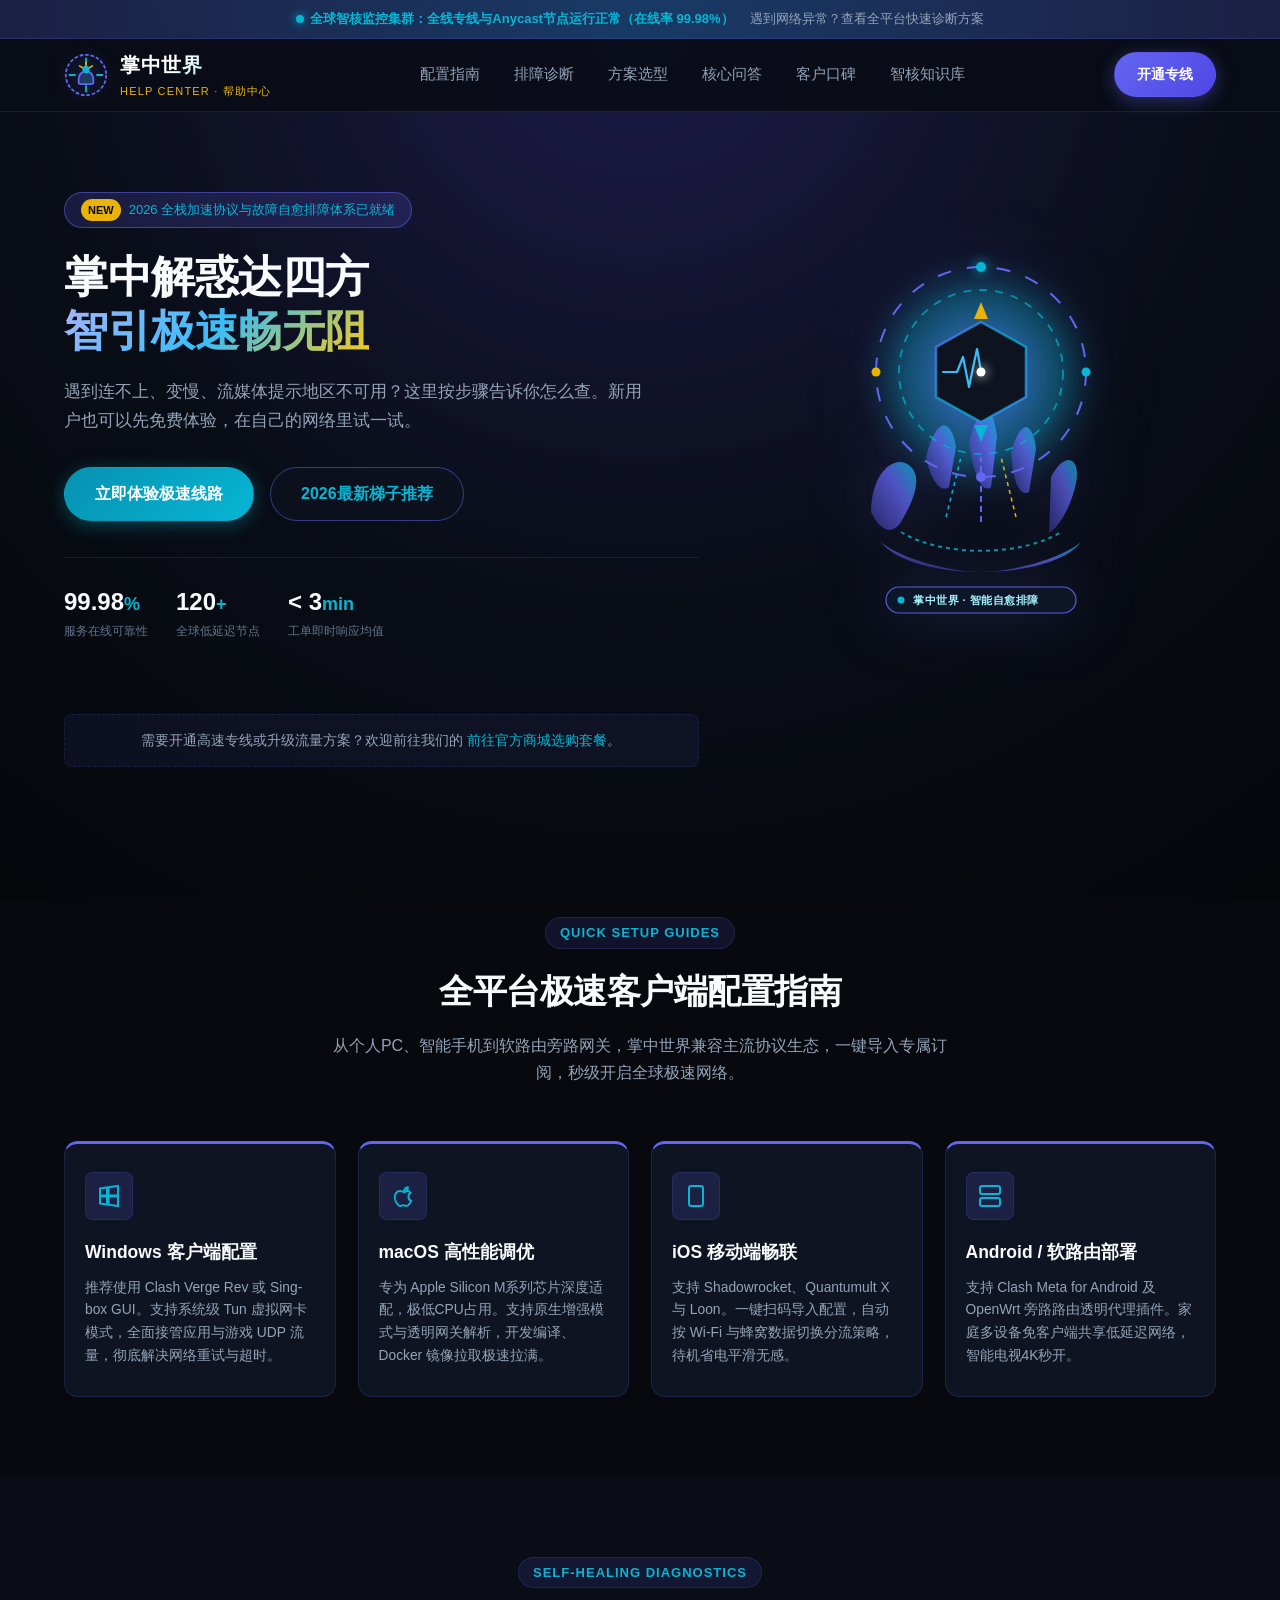
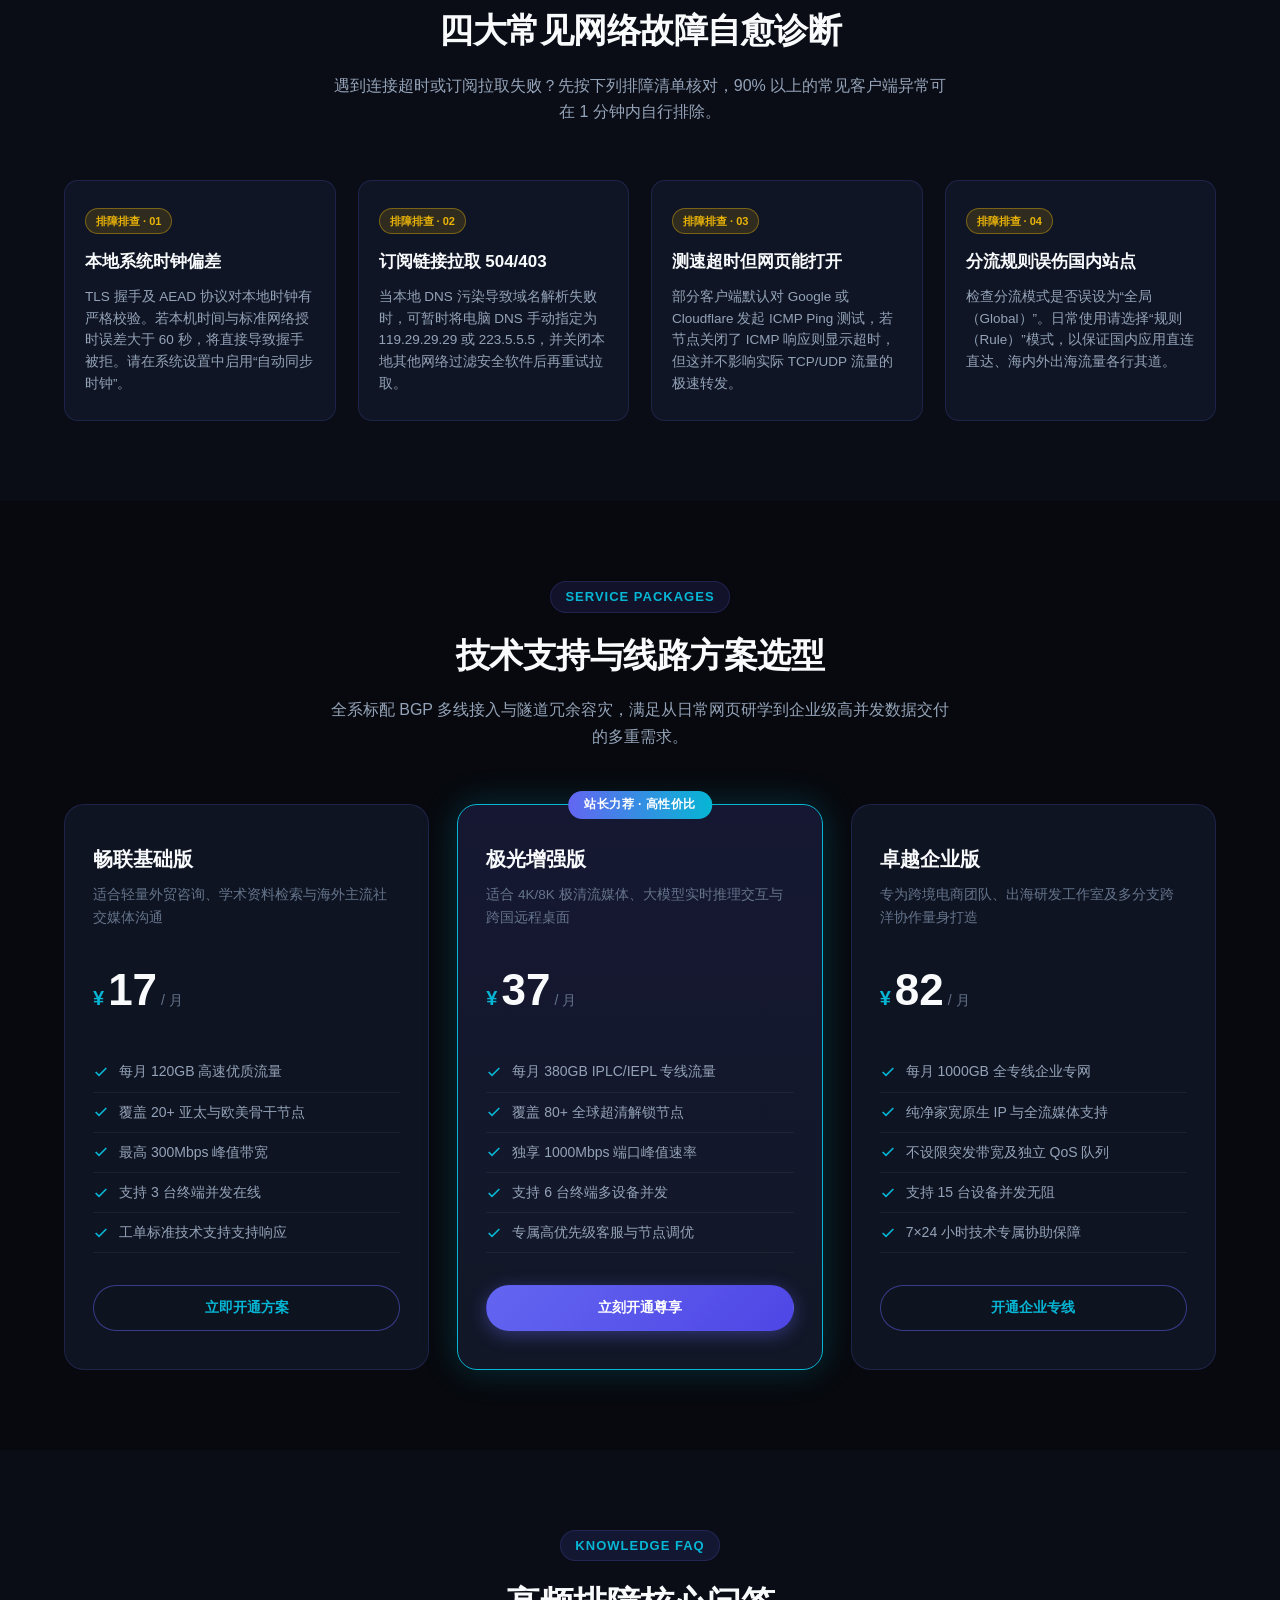
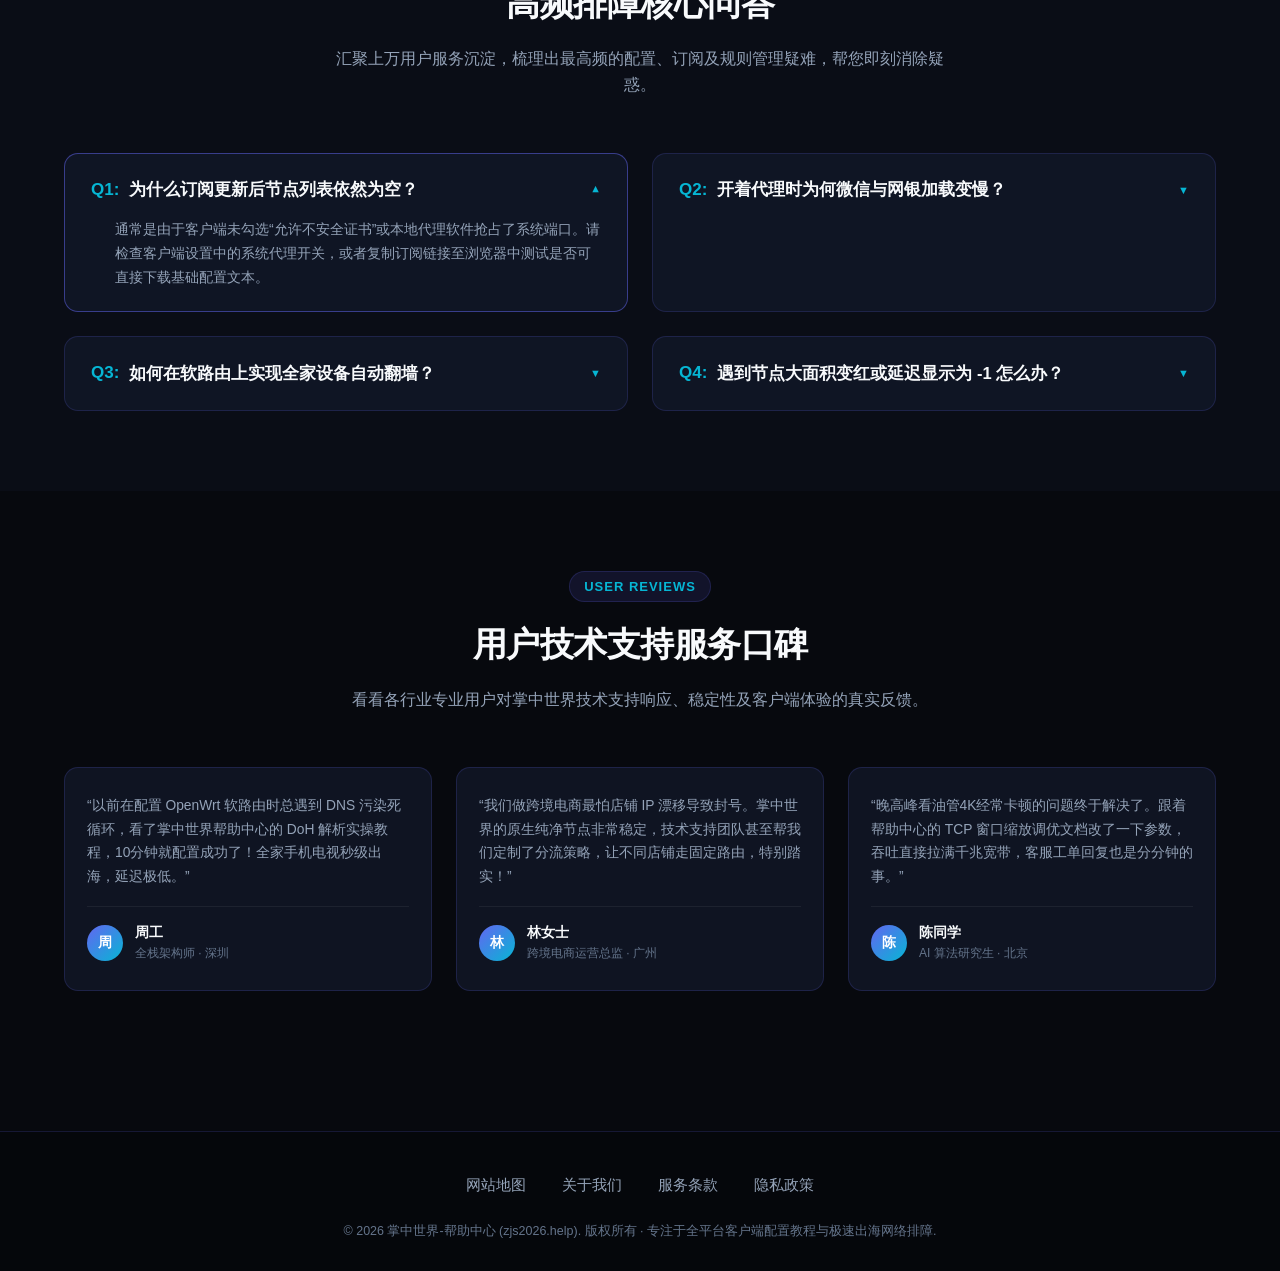
==== commit 2e2cb606: "Update blog hyperlinks to dajichang.mom" ====
--- a/index.html
+++ b/index.html
@@ -3,15 +3,15 @@
 <head>
   <meta charset="UTF-8">
   <meta name="viewport" content="width=device-width, initial-scale=1.0">
-  <title>掌中世界-帮助中心 | 2026全平台客户端配置教程与技术支持智核</title>
-  <meta name="description" content="掌中世界-帮助中心为您提供高品质物理专线网络加速服务。依托多点Anycast与电信级物理光缆实现4K/8K视频极速秒开，AI模型长连接稳定不中断，是值得信赖的年度出海机场推荐首选。">
-  <meta name="keywords" content="掌中世界帮助中心,客户端配置教程,网络排障指南,节点连接超时修复,分流规则配置,跨境加速支持">
+  <title>掌中世界帮助中心 - 连接排障、分流规则与多设备设置教程 | 免费体验</title>
+  <meta name="description" content="掌中世界帮助中心提供连不上网自查、分流规则、DNS 设置、手机热点和流媒体提示排查等教程，新用户可先免费体验，再选择适合自己的套餐。">
+  <meta name="keywords" content="掌中世界, 掌中世界帮助中心, 机场使用教程, 分流规则, DNS设置, 连不上怎么办, 免费体验">
   <link rel="stylesheet" href="style.css">
   <link rel="canonical" href="https://zjs2026.help/">
   <meta property="og:type" content="website">
   <meta property="og:site_name" content="掌中世界-帮助中心">
-  <meta property="og:title" content="掌中世界-帮助中心 | 2026全平台客户端配置教程与技术支持智核">
-  <meta property="og:description" content="掌中世界-帮助中心为您提供高品质物理专线网络加速服务。依托多点Anycast与电信级物理光缆实现4K/8K视频极速秒开，AI模型长连接稳定不中断，是值得信赖的年度出海机场推荐首选。">
+  <meta property="og:title" content="掌中世界帮助中心 - 连接排障、分流规则与多设备设置教程 | 免费体验">
+  <meta property="og:description" content="掌中世界帮助中心提供连不上网自查、分流规则、DNS 设置、手机热点和流媒体提示排查等教程，新用户可先免费体验，再选择适合自己的套餐。">
   <meta property="og:url" content="https://zjs2026.help/">
   <meta property="og:image" content="https://zjs2026.help/og-preview.png">
   <meta property="og:locale" content="zh_CN">
@@ -98,12 +98,10 @@
               掌中解惑达四方<br>
               <span class="nexus-title-gradient">智引极速畅无阻</span>
             </h1>
-            <p class="nexus-hero-desc">
-              掌中世界官方技术支持中心，专为跨境研学、远程办公、高清流媒体及高频交易用户构建。无论是客户端订阅安装、智能分流策略调优，还是偶发节点超时诊断，智核指南库秒级助您定位根因、快速畅联全球。
-            </p>
+            <p class="nexus-hero-desc">遇到连不上、变慢、流媒体提示地区不可用？这里按步骤告诉你怎么查。新用户也可以先免费体验，在自己的网络里试一试。</p>
             <div class="nexus-hero-cta-group">
               <a href="https://ww012.twilightaff.com/#/?code=A56DH1Af" target="_blank" rel="nofollow" class="btn-nexus btn-nexus-cyan btn-nexus-lg">立即体验极速线路</a>
-              <a href="https://tizilab.net/paihang/" target="_blank" class="btn-nexus btn-nexus-outline btn-nexus-lg">2026最新梯子推荐</a>
+              <a href="https://dajichang.mom/" target="_blank" class="btn-nexus btn-nexus-outline btn-nexus-lg">2026最新梯子推荐</a>
             </div>
             <div class="nexus-metrics-row">
               <div class="nexus-metric-col">
@@ -205,7 +203,7 @@
               </g>
             </svg>
           </div>
-        <div class="interlink-box"><p>需要开通高速专线或升级流量方案？欢迎前往我们的 <a href="https://zjs2026.shop/" target="_blank">前往官方商城选购套餐</a>。</p></div>
+        <div class="interlink-box"><p>需要开通高速专线或升级流量方案？欢迎前往我们的 <a href="https://dajichang.mom/" target="_blank">前往官方商城选购套餐</a>。</p></div>
       </div>
     </section>
 
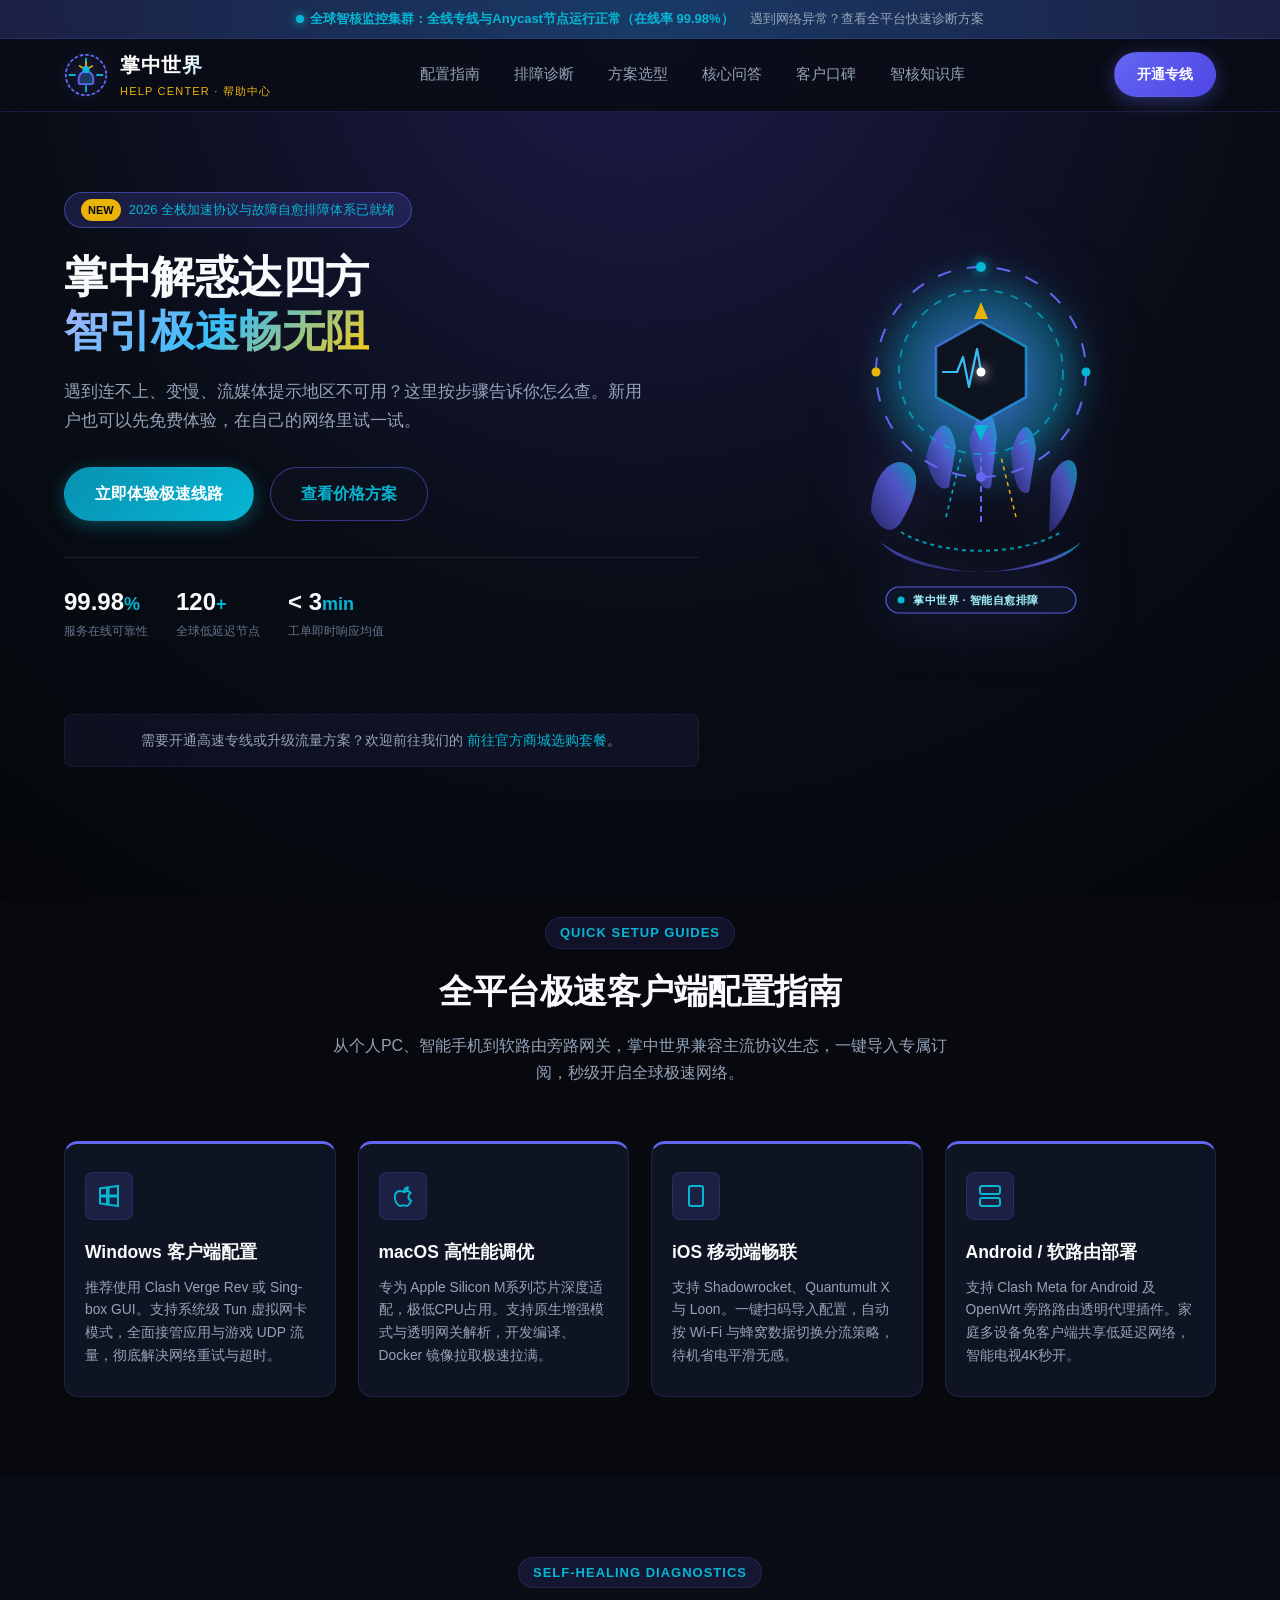
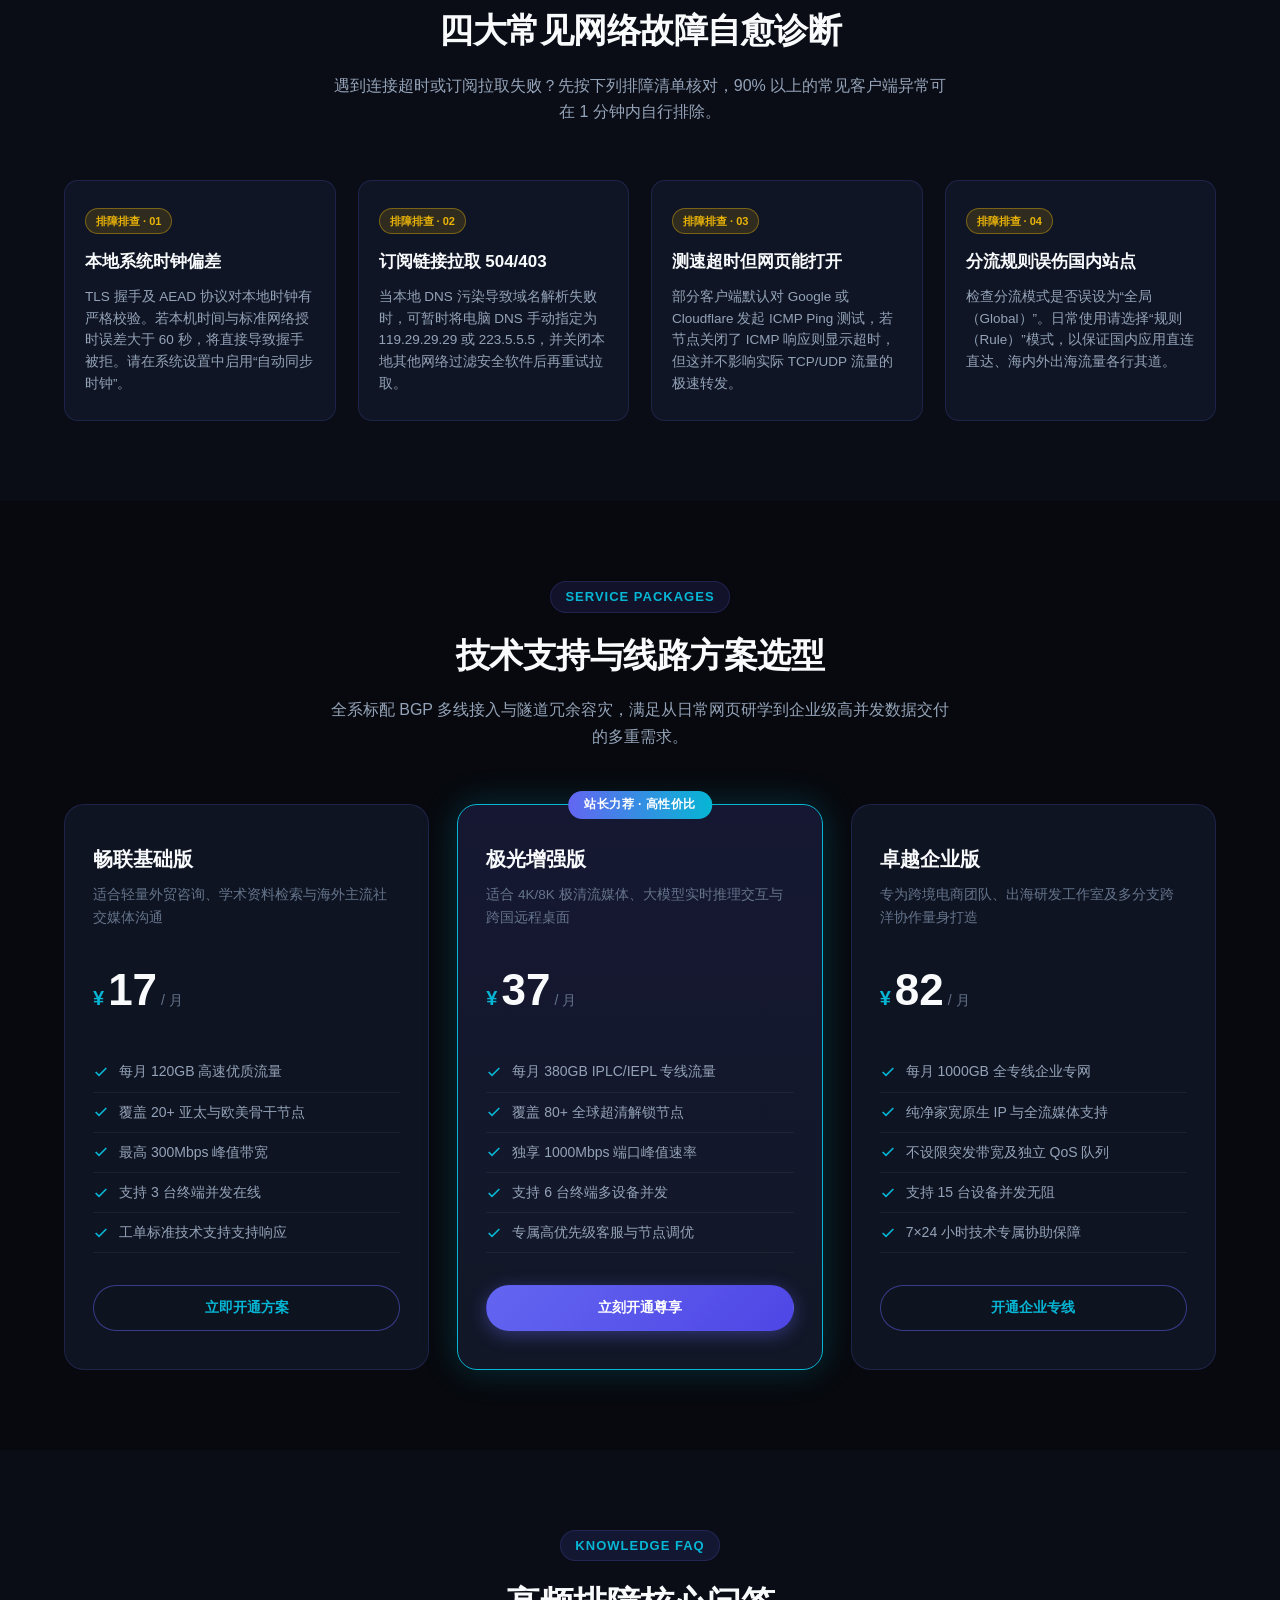
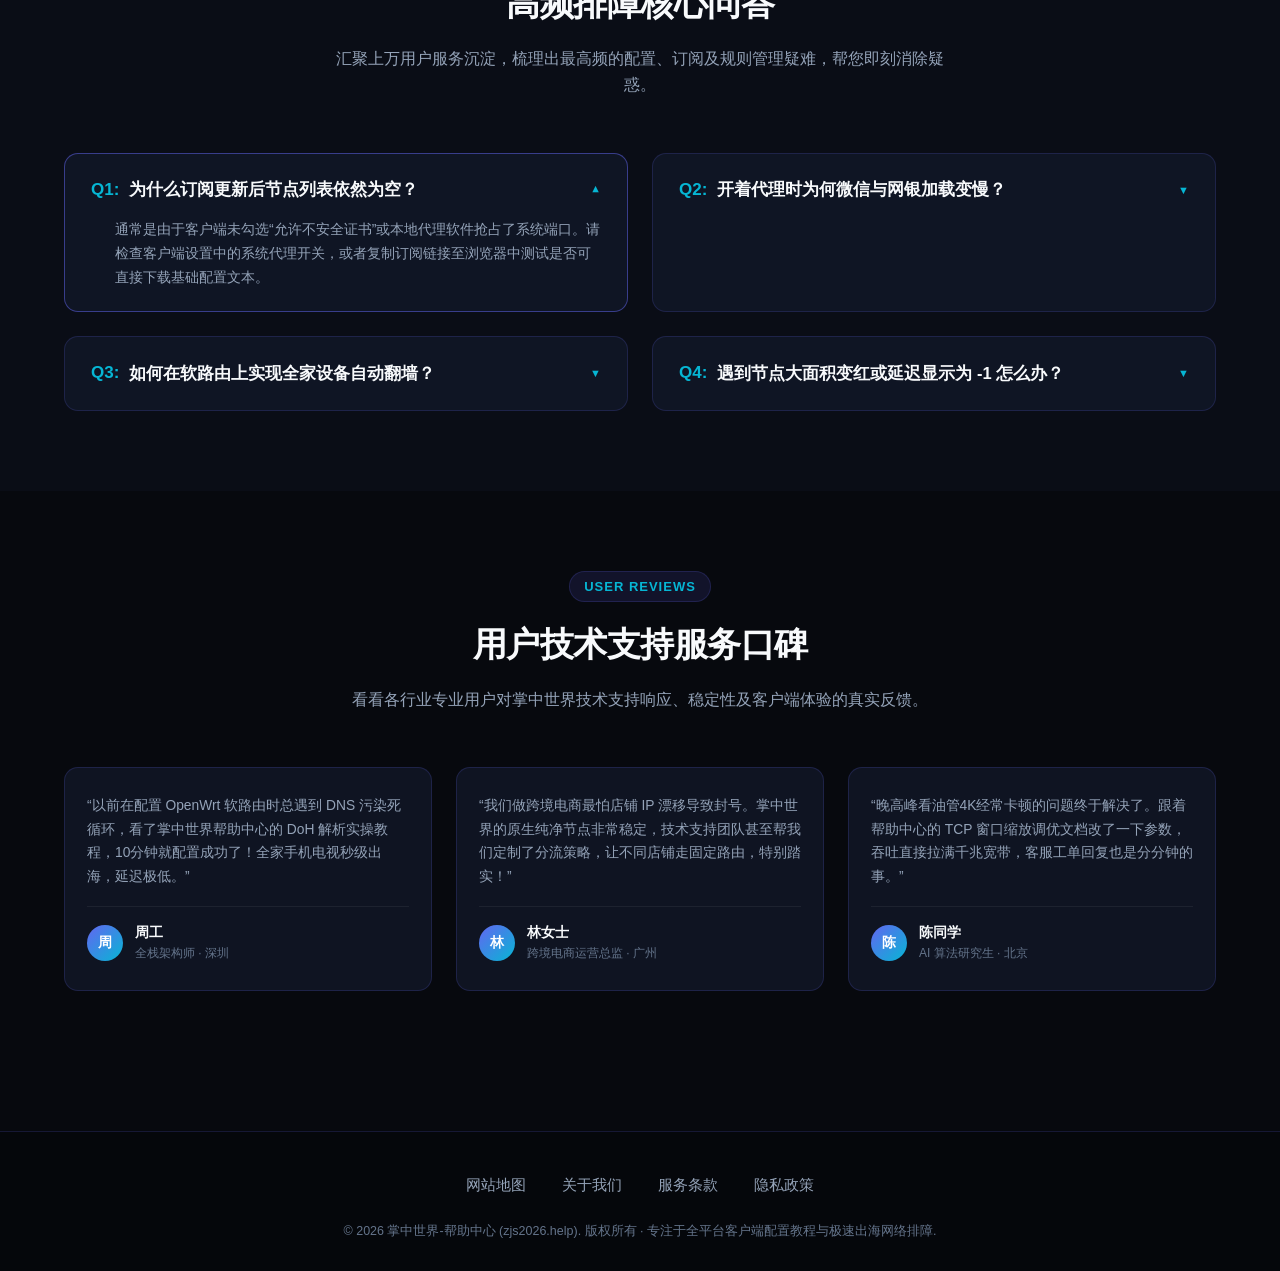
==== commit 0c4adcdd: "Update hero ladder button to pricing section anchor" ====
--- a/index.html
+++ b/index.html
@@ -101,7 +101,7 @@
             <p class="nexus-hero-desc">遇到连不上、变慢、流媒体提示地区不可用？这里按步骤告诉你怎么查。新用户也可以先免费体验，在自己的网络里试一试。</p>
             <div class="nexus-hero-cta-group">
               <a href="https://ww012.twilightaff.com/#/?code=A56DH1Af" target="_blank" rel="nofollow" class="btn-nexus btn-nexus-cyan btn-nexus-lg">立即体验极速线路</a>
-              <a href="https://dajichang.mom/" target="_blank" class="btn-nexus btn-nexus-outline btn-nexus-lg">2026最新梯子推荐</a>
+              <a href="#pricing" class="btn-nexus btn-nexus-outline btn-nexus-lg">查看价格方案</a>
             </div>
             <div class="nexus-metrics-row">
               <div class="nexus-metric-col">
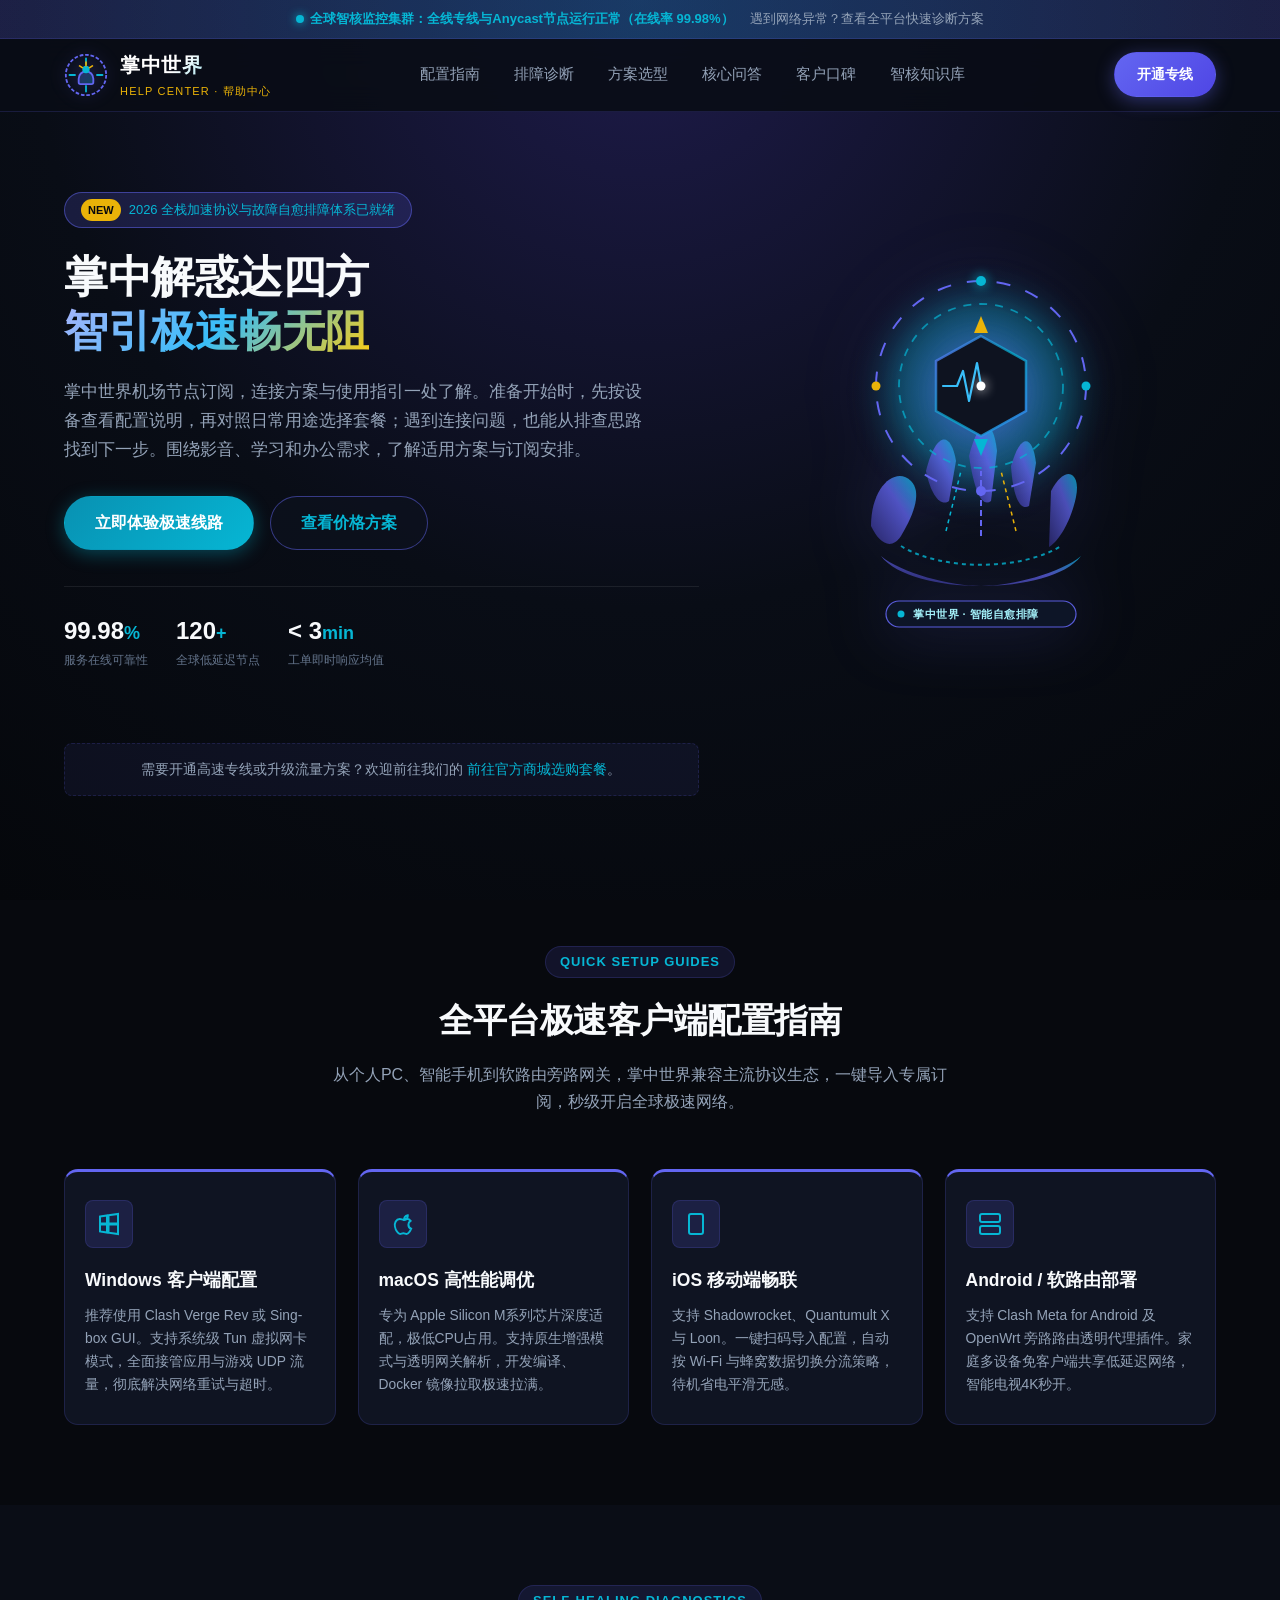
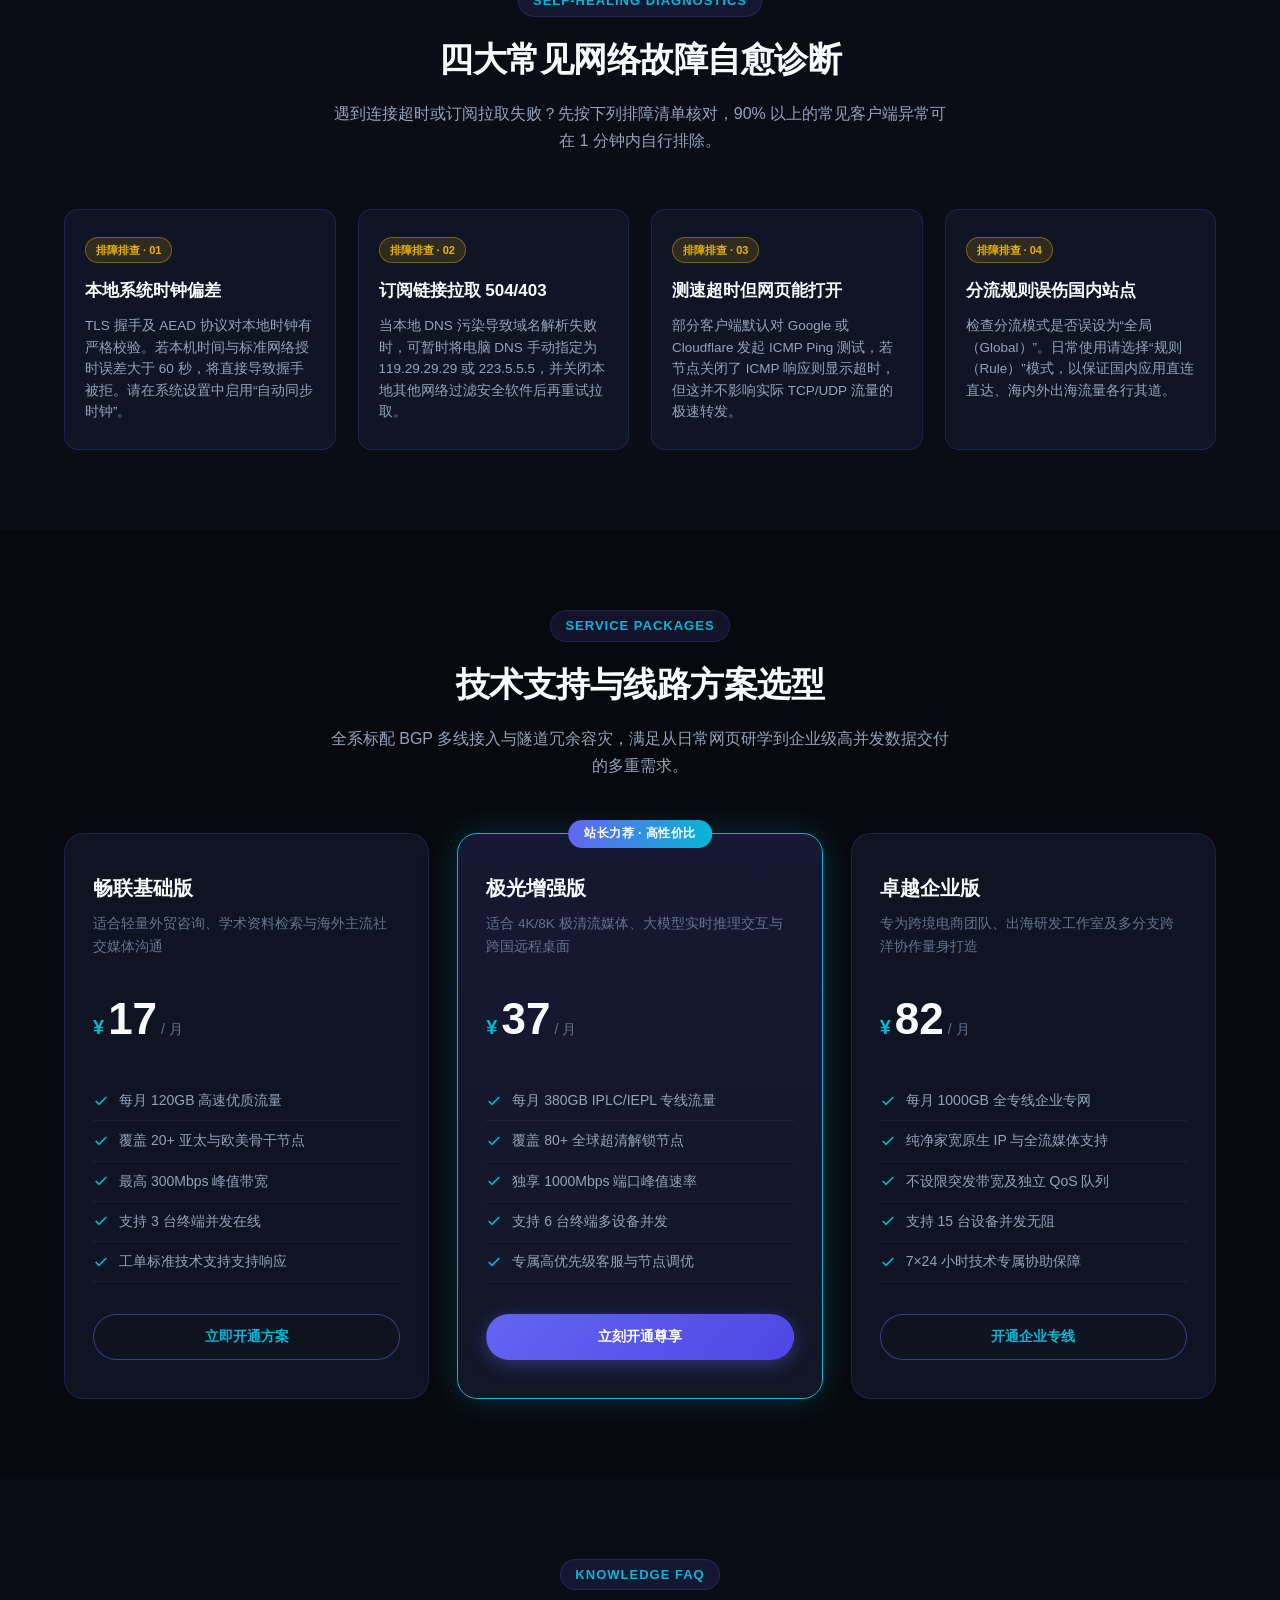
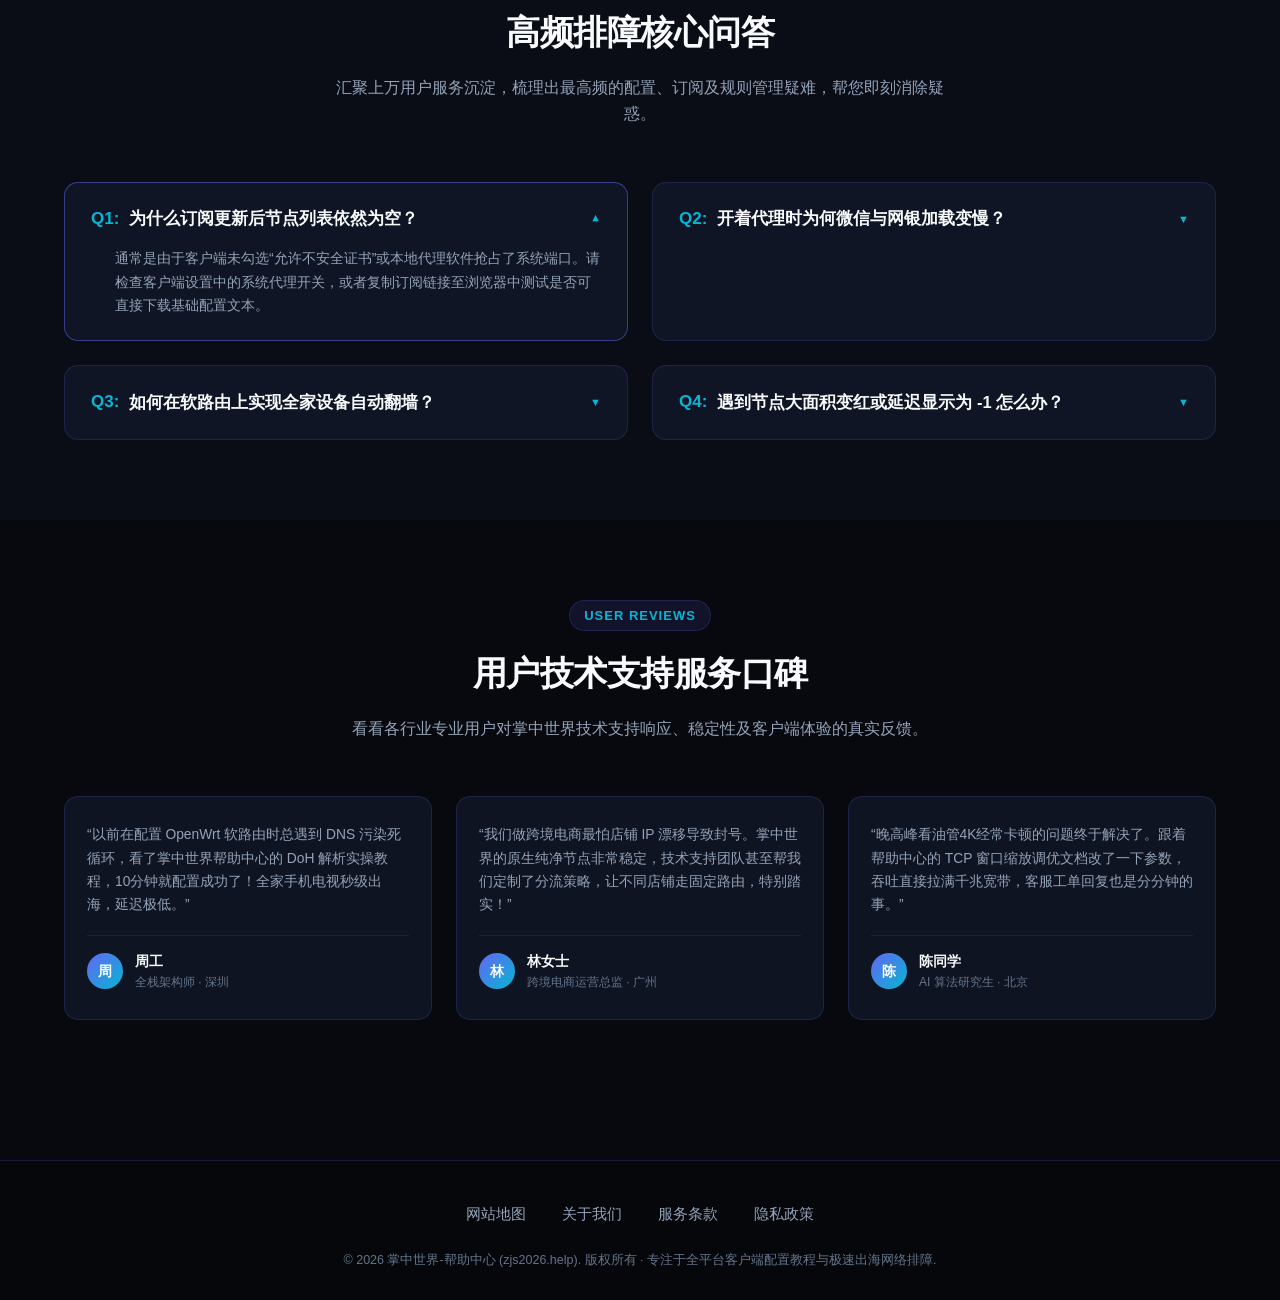
==== commit 93566aa7: "Restore detailed guides and clarify airport homepage introductions" ====
--- a/index.html
+++ b/index.html
@@ -1,525 +1,485 @@
 <!DOCTYPE html>
+
 <html lang="zh-CN">
 <head>
-  <meta charset="UTF-8">
-  <meta name="viewport" content="width=device-width, initial-scale=1.0">
-  <title>掌中世界帮助中心 - 连接排障、分流规则与多设备设置教程 | 免费体验</title>
-  <meta name="description" content="掌中世界帮助中心提供连不上网自查、分流规则、DNS 设置、手机热点和流媒体提示排查等教程，新用户可先免费体验，再选择适合自己的套餐。">
-  <meta name="keywords" content="掌中世界, 掌中世界帮助中心, 机场使用教程, 分流规则, DNS设置, 连不上怎么办, 免费体验">
-  <link rel="stylesheet" href="style.css">
-  <link rel="canonical" href="https://zjs2026.help/">
-  <meta property="og:type" content="website">
-  <meta property="og:site_name" content="掌中世界-帮助中心">
-  <meta property="og:title" content="掌中世界帮助中心 - 连接排障、分流规则与多设备设置教程 | 免费体验">
-  <meta property="og:description" content="掌中世界帮助中心提供连不上网自查、分流规则、DNS 设置、手机热点和流媒体提示排查等教程，新用户可先免费体验，再选择适合自己的套餐。">
-  <meta property="og:url" content="https://zjs2026.help/">
-  <meta property="og:image" content="https://zjs2026.help/og-preview.png">
-  <meta property="og:locale" content="zh_CN">
+<meta charset="utf-8"/>
+<meta content="width=device-width, initial-scale=1.0" name="viewport"/>
+<title>掌中世界帮助中心 - 连接排障、分流规则与多设备设置教程 | 免费体验</title>
+<meta content="掌中世界机场节点订阅，连接方案与使用指引一处了解。准备开始时，先按设备查看配置说明，再对照日常用途选择套餐；遇到连接问题，也能从排查思路找到下一步。围绕影音、学习和办公需求，了解适用方案与订阅安排。" name="description"/>
+<meta content="掌中世界, 掌中世界帮助中心, 机场使用教程, 分流规则, DNS设置, 连不上怎么办, 免费体验" name="keywords"/>
+<link href="style.css" rel="stylesheet"/>
+<link href="https://zjs2026.help/" rel="canonical"/>
+<meta content="website" property="og:type"/>
+<meta content="掌中世界-帮助中心" property="og:site_name"/>
+<meta content="掌中世界帮助中心 - 连接排障、分流规则与多设备设置教程 | 免费体验" property="og:title"/>
+<meta content="掌中世界机场节点订阅，连接方案与使用指引一处了解。准备开始时，先按设备查看配置说明，再对照日常用途选择套餐；遇到连接问题，也能从排查思路找到下一步。围绕影音、学习和办公需求，了解适用方案与订阅安排。" property="og:description"/>
+<meta content="https://zjs2026.help/" property="og:url"/>
+<meta content="https://zjs2026.help/og-preview.png" property="og:image"/>
+<meta content="zh_CN" property="og:locale"/>
 </head>
 <body>
-
-  <!-- 顶部状态公告条 -->
-  <div class="nexus-topbar">
-    <div class="nexus-container nexus-topbar-flex">
-      <div class="support-beacon">
-        <span class="beacon-dot"></span>
-        <span>全球智核监控集群：全线专线与Anycast节点运行正常（在线率 99.98%）</span>
-      </div>
-      <div>
-        <span>遇到网络异常？查看全平台快速诊断方案</span>
-      </div>
-    </div>
-  </div>
-
-  <!-- 吸顶导航栏 -->
-  <header class="nexus-nav">
-    <div class="nexus-container nexus-nav-wrap">
-      <a href="index.html" class="nexus-logo-link" aria-label="返回首页">
-        <svg class="nexus-logo-svg" viewBox="0 0 48 48" fill="none" xmlns="http://www.w3.org/2000/svg">
-          <circle cx="24" cy="24" r="22" stroke="#6366f1" stroke-width="2" stroke-dasharray="4 2"/>
-          <path d="M24 6L24 12" stroke="#06b6d4" stroke-width="2" stroke-linecap="round"/>
-          <path d="M24 36L24 42" stroke="#06b6d4" stroke-width="2" stroke-linecap="round"/>
-          <path d="M6 24L12 24" stroke="#06b6d4" stroke-width="2" stroke-linecap="round"/>
-          <path d="M36 24L42 24" stroke="#06b6d4" stroke-width="2" stroke-linecap="round"/>
-          <path d="M16 28C16 23.58 19.58 20 24 20C28.42 20 32 23.58 32 28V32C32 33.1 31.1 34 30 34H18C16.9 34 16 33.1 16 32V28Z" fill="url(#nexus-grad)" fill-opacity="0.3" stroke="#6366f1" stroke-width="2"/>
-          <circle cx="24" cy="18" r="4" fill="#06b6d4"/>
-          <path d="M24 14V10M20 16L17 14M28 16L31 14" stroke="#eab308" stroke-width="1.8" stroke-linecap="round"/>
-          <defs>
-            <linearGradient id="nexus-grad" x1="16" y1="20" x2="32" y2="34" gradientUnits="userSpaceOnUse">
-              <stop stop-color="#6366f1"/>
-              <stop offset="1" stop-color="#06b6d4"/>
-            </linearGradient>
-          </defs>
-        </svg>
-        <div class="nexus-logo-text">
-          <span class="nexus-logo-title">掌中世界</span>
-          <span class="nexus-logo-sub">HELP CENTER · 帮助中心</span>
-        </div>
-      </a>
-
-      <!-- 移动端汉堡切换器 -->
-      <input type="checkbox" id="nexus-nav-toggle" class="nexus-nav-toggle" aria-label="切换移动端导航">
-      <label for="nexus-nav-toggle" class="nexus-hamburger-label">
-        <span></span>
-        <span></span>
-        <span></span>
-      </label>
-
-      <!-- 导航列表 -->
-      <nav class="nexus-nav-menu">
-        <ul class="nexus-nav-list">
-          <li class="nexus-nav-item"><a href="index.html#guides" aria-current="page">配置指南</a></li>
-          <li class="nexus-nav-item"><a href="index.html#diagnostics">排障诊断</a></li>
-          <li class="nexus-nav-item"><a href="index.html#pricing">方案选型</a></li>
-          <li class="nexus-nav-item"><a href="index.html#faq">核心问答</a></li>
-          <li class="nexus-nav-item"><a href="index.html#feedback">客户口碑</a></li>
-          <li class="nexus-nav-item"><a href="support-topics.html">智核知识库</a></li>
-        </ul>
-      </nav>
-
-      <div class="nexus-nav-actions">
-        <a href="https://ww012.twilightaff.com/#/?code=A56DH1Af" target="_blank" rel="nofollow" class="btn-nexus btn-nexus-primary">开通专线</a>
-      </div>
-    </div>
-  </header>
-
-  <!-- 主体区域 -->
-  <main>
-    <!-- Hero 区域：智能支持罗盘 -->
-    <section class="nexus-hero">
-      <div class="nexus-container">
-        <div class="nexus-hero-grid">
-          <div class="nexus-hero-info">
-            <div class="nexus-tag-hub">
-              <span class="nexus-tag-badge">NEW</span>
-              <span>2026 全栈加速协议与故障自愈排障体系已就绪</span>
-            </div>
-            <h1 class="nexus-hero-title">
-              掌中解惑达四方<br>
-              <span class="nexus-title-gradient">智引极速畅无阻</span>
-            </h1>
-            <p class="nexus-hero-desc">遇到连不上、变慢、流媒体提示地区不可用？这里按步骤告诉你怎么查。新用户也可以先免费体验，在自己的网络里试一试。</p>
-            <div class="nexus-hero-cta-group">
-              <a href="https://ww012.twilightaff.com/#/?code=A56DH1Af" target="_blank" rel="nofollow" class="btn-nexus btn-nexus-cyan btn-nexus-lg">立即体验极速线路</a>
-              <a href="#pricing" class="btn-nexus btn-nexus-outline btn-nexus-lg">查看价格方案</a>
-            </div>
-            <div class="nexus-metrics-row">
-              <div class="nexus-metric-col">
-                <span class="nexus-metric-val">99.98<span>%</span></span>
-                <span class="nexus-metric-lbl">服务在线可靠性</span>
-              </div>
-              <div class="nexus-metric-col">
-                <span class="nexus-metric-val">120<span>+</span></span>
-                <span class="nexus-metric-lbl">全球低延迟节点</span>
-              </div>
-              <div class="nexus-metric-col">
-                <span class="nexus-metric-val">&lt; 3<span>min</span></span>
-                <span class="nexus-metric-lbl">工单即时响应均值</span>
-              </div>
-            </div>
-          </div>
-
-          <!-- Hero 右侧：手托全息排障罗盘与自愈护盾动效 -->
-          <div class="nexus-compass-stage">
-            <svg class="nexus-compass-svg" viewBox="0 0 440 420" fill="none" xmlns="http://www.w3.org/2000/svg" role="img" aria-label="掌中世界手托全息智能诊断罗盘动图">
-              <defs>
-                <radialGradient id="helpAura" cx="50%" cy="50%" r="50%">
-                  <stop offset="0%" stop-color="#6366f1" stop-opacity="0.85"/>
-                  <stop offset="60%" stop-color="#06b6d4" stop-opacity="0.3"/>
-                  <stop offset="100%" stop-color="#070a13" stop-opacity="0"/>
-                </radialGradient>
-                <linearGradient id="helpHandGrad" x1="0%" y1="100%" x2="100%" y2="0%">
-                  <stop offset="0%" stop-color="#312e81" stop-opacity="0.9"/>
-                  <stop offset="60%" stop-color="#6366f1" stop-opacity="0.9"/>
-                  <stop offset="100%" stop-color="#06b6d4" stop-opacity="0.95"/>
-                </linearGradient>
-                <linearGradient id="shieldGrad" x1="0%" y1="0%" x2="100%" y2="100%">
-                  <stop offset="0%" stop-color="#6366f1" stop-opacity="0.85"/>
-                  <stop offset="50%" stop-color="#06b6d4" stop-opacity="0.7"/>
-                  <stop offset="100%" stop-color="#3b82f6" stop-opacity="0.9"/>
-                </linearGradient>
-                <linearGradient id="laserGrad" x1="0%" y1="0%" x2="100%" y2="0%">
-                  <stop offset="0%" stop-color="#06b6d4" stop-opacity="0"/>
-                  <stop offset="50%" stop-color="#38bdf8" stop-opacity="1"/>
-                  <stop offset="100%" stop-color="#06b6d4" stop-opacity="0"/>
-                </linearGradient>
-              </defs>
-
-              <!-- 掌心发散光晕 -->
-              <circle cx="220" cy="170" r="135" fill="url(#helpAura)" class="help-aura-pulse"/>
-
-              <!-- 手托部分 (Cyber Palm Cradle) -->
-              <g class="help-palm-cradle">
-                <path d="M120 335 C150 375, 290 375, 320 335 C300 352, 250 365, 220 365 C190 365, 140 352, 120 335 Z" fill="url(#helpHandGrad)" opacity="0.8"/>
-                <path d="M110 305 C110 265, 135 245, 150 260 C160 270, 155 290, 140 315 C130 330, 118 322, 110 305 Z" fill="url(#helpHandGrad)" opacity="0.85"/>
-                <!-- 指尖微托 -->
-                <path d="M165 250 C175 210, 190 210, 195 240 L188 280 C180 286, 170 275, 165 250 Z" fill="url(#helpHandGrad)" opacity="0.85"/>
-                <path d="M208 235 C218 195, 232 195, 236 230 L230 280 C222 286, 214 275, 208 235 Z" fill="url(#helpHandGrad)" opacity="0.9"/>
-                <path d="M250 245 C260 210, 272 215, 275 242 L268 285 C260 290, 252 278, 250 245 Z" fill="url(#helpHandGrad)" opacity="0.85"/>
-                <path d="M290 270 C305 242, 320 252, 315 276 C310 300, 298 320, 288 326 Z" fill="url(#helpHandGrad)" opacity="0.8"/>
-                <!-- 掌面全息脉冲纹理 -->
-                <path d="M140 325 C180 350, 260 350, 300 325" stroke="#06b6d4" stroke-width="2" stroke-dasharray="4 4" fill="none" opacity="0.8"/>
-                <line x1="220" y1="315" x2="220" y2="250" stroke="#6366f1" stroke-width="2" stroke-dasharray="6 4" class="help-beam-stream"/>
-                <line x1="185" y1="310" x2="200" y2="250" stroke="#06b6d4" stroke-width="1.5" stroke-dasharray="4 4" class="help-beam-stream-fast"/>
-                <line x1="255" y1="310" x2="240" y2="250" stroke="#eab308" stroke-width="1.5" stroke-dasharray="4 4" class="help-beam-stream"/>
-              </g>
-
-              <!-- 手托之上的全息诊断护盾与罗盘 (Diagnostic Compass & Shield) -->
-              <g class="help-shield-system">
-                <!-- 外围刻度罗盘环 (顺时针) -->
-                <g class="help-ring-cw">
-                  <circle cx="220" cy="165" r="105" stroke="#6366f1" stroke-width="2" stroke-dasharray="14 16" fill="none"/>
-                  <circle cx="220" cy="60" r="5" fill="#06b6d4" filter="drop-shadow(0 0 6px #06b6d4)"/>
-                  <circle cx="220" cy="270" r="5" fill="#6366f1"/>
-                  <circle cx="115" cy="165" r="4.5" fill="#eab308"/>
-                  <circle cx="325" cy="165" r="4.5" fill="#06b6d4"/>
-                </g>
-
-                <!-- 逆时针罗盘内环 -->
-                <g class="help-ring-ccw">
-                  <circle cx="220" cy="165" r="82" stroke="#06b6d4" stroke-width="1.8" stroke-dasharray="8 8" fill="none" opacity="0.7"/>
-                  <polygon points="220,95 227,112 213,112" fill="#eab308"/>
-                  <polygon points="220,235 227,218 213,218" fill="#06b6d4"/>
-                </g>
-
-                <!-- 中心自愈诊断护盾六边形 -->
-                <polygon points="220,115 265,140 265,190 220,215 175,190 175,140" fill="#0e1320" stroke="url(#shieldGrad)" stroke-width="2.5" class="help-shield-pulse"/>
-                
-                <!-- 护盾内部心跳脉搏线 (ECG Waveform) -->
-                <path d="M182 165 L196 165 L202 150 L208 180 L216 142 L224 186 L230 160 L236 170 L242 165 L258 165" stroke="#38bdf8" stroke-width="2.2" stroke-linecap="round" stroke-linejoin="round" fill="none" class="help-ecg-line"/>
-
-                <!-- 激光扫描光条 (上下扫描) -->
-                <line x1="178" y1="140" x2="262" y2="140" stroke="url(#laserGrad)" stroke-width="3" class="help-laser-scan"/>
-
-                <!-- 核心状态光点 -->
-                <circle cx="220" cy="165" r="4.5" fill="#ffffff" filter="drop-shadow(0 0 6px #ffffff)"/>
-              </g>
-
-              <!-- 悬浮状态标签 -->
-              <g class="help-status-tag">
-                <rect x="125" y="380" width="190" height="26" rx="13" fill="#0f172a" stroke="#6366f1" stroke-width="1.2" opacity="0.9"/>
-                <circle cx="140" cy="393" r="3.5" fill="#06b6d4" class="help-dot-blink"/>
-                <text x="152" y="397" fill="#a5f3fc" font-size="11" font-weight="600" letter-spacing="0.5">掌中世界 · 智能自愈排障</text>
-              </g>
-            </svg>
-          </div>
-        <div class="interlink-box"><p>需要开通高速专线或升级流量方案？欢迎前往我们的 <a href="https://dajichang.mom/" target="_blank">前往官方商城选购套餐</a>。</p></div>
-      </div>
-    </section>
-
-    <!-- 第一功能区：全平台极速客户端配置指南 -->
-    <section id="guides" class="nexus-section">
-      <div class="nexus-container">
-        <div class="nexus-sec-header">
-          <span class="nexus-sec-pill">QUICK SETUP GUIDES</span>
-          <h2 class="nexus-sec-title">全平台极速客户端配置指南</h2>
-          <p class="nexus-sec-desc">
+<!-- 顶部状态公告条 -->
+<div class="nexus-topbar">
+<div class="nexus-container nexus-topbar-flex">
+<div class="support-beacon">
+<span class="beacon-dot"></span>
+<span>全球智核监控集群：全线专线与Anycast节点运行正常（在线率 99.98%）</span>
+</div>
+<div>
+<span>遇到网络异常？查看全平台快速诊断方案</span>
+</div>
+</div>
+</div>
+<!-- 吸顶导航栏 -->
+<header class="nexus-nav">
+<div class="nexus-container nexus-nav-wrap">
+<a aria-label="返回首页" class="nexus-logo-link" href="index.html">
+<svg class="nexus-logo-svg" fill="none" viewbox="0 0 48 48" xmlns="http://www.w3.org/2000/svg">
+<circle cx="24" cy="24" r="22" stroke="#6366f1" stroke-dasharray="4 2" stroke-width="2"></circle>
+<path d="M24 6L24 12" stroke="#06b6d4" stroke-linecap="round" stroke-width="2"></path>
+<path d="M24 36L24 42" stroke="#06b6d4" stroke-linecap="round" stroke-width="2"></path>
+<path d="M6 24L12 24" stroke="#06b6d4" stroke-linecap="round" stroke-width="2"></path>
+<path d="M36 24L42 24" stroke="#06b6d4" stroke-linecap="round" stroke-width="2"></path>
+<path d="M16 28C16 23.58 19.58 20 24 20C28.42 20 32 23.58 32 28V32C32 33.1 31.1 34 30 34H18C16.9 34 16 33.1 16 32V28Z" fill="url(#nexus-grad)" fill-opacity="0.3" stroke="#6366f1" stroke-width="2"></path>
+<circle cx="24" cy="18" fill="#06b6d4" r="4"></circle>
+<path d="M24 14V10M20 16L17 14M28 16L31 14" stroke="#eab308" stroke-linecap="round" stroke-width="1.8"></path>
+<defs>
+<lineargradient gradientunits="userSpaceOnUse" id="nexus-grad" x1="16" x2="32" y1="20" y2="34">
+<stop stop-color="#6366f1"></stop>
+<stop offset="1" stop-color="#06b6d4"></stop>
+</lineargradient>
+</defs>
+</svg>
+<div class="nexus-logo-text">
+<span class="nexus-logo-title">掌中世界</span>
+<span class="nexus-logo-sub">HELP CENTER · 帮助中心</span>
+</div>
+</a>
+<!-- 移动端汉堡切换器 -->
+<input aria-label="切换移动端导航" class="nexus-nav-toggle" id="nexus-nav-toggle" type="checkbox"/>
+<label class="nexus-hamburger-label" for="nexus-nav-toggle">
+<span></span>
+<span></span>
+<span></span>
+</label>
+<!-- 导航列表 -->
+<nav class="nexus-nav-menu">
+<ul class="nexus-nav-list">
+<li class="nexus-nav-item"><a aria-current="page" href="index.html#guides">配置指南</a></li>
+<li class="nexus-nav-item"><a href="index.html#diagnostics">排障诊断</a></li>
+<li class="nexus-nav-item"><a href="index.html#pricing">方案选型</a></li>
+<li class="nexus-nav-item"><a href="index.html#faq">核心问答</a></li>
+<li class="nexus-nav-item"><a href="index.html#feedback">客户口碑</a></li>
+<li class="nexus-nav-item"><a href="support-topics.html">智核知识库</a></li>
+</ul>
+</nav>
+<div class="nexus-nav-actions">
+<a class="btn-nexus btn-nexus-primary" href="https://ww012.twilightaff.com/#/?code=A56DH1Af" rel="nofollow" target="_blank">开通专线</a>
+</div>
+</div>
+</header>
+<!-- 主体区域 -->
+<main>
+<!-- Hero 区域：智能支持罗盘 -->
+<section class="nexus-hero">
+<div class="nexus-container">
+<div class="nexus-hero-grid">
+<div class="nexus-hero-info">
+<div class="nexus-tag-hub">
+<span class="nexus-tag-badge">NEW</span>
+<span>2026 全栈加速协议与故障自愈排障体系已就绪</span>
+</div>
+<h1 class="nexus-hero-title">
+              掌中解惑达四方<br/>
+<span class="nexus-title-gradient">智引极速畅无阻</span>
+</h1>
+<p class="nexus-hero-desc">掌中世界机场节点订阅，连接方案与使用指引一处了解。准备开始时，先按设备查看配置说明，再对照日常用途选择套餐；遇到连接问题，也能从排查思路找到下一步。围绕影音、学习和办公需求，了解适用方案与订阅安排。</p>
+<div class="nexus-hero-cta-group">
+<a class="btn-nexus btn-nexus-cyan btn-nexus-lg" href="https://ww012.twilightaff.com/#/?code=A56DH1Af" rel="nofollow" target="_blank">立即体验极速线路</a>
+<a class="btn-nexus btn-nexus-outline btn-nexus-lg" href="#pricing">查看价格方案</a>
+</div>
+<div class="nexus-metrics-row">
+<div class="nexus-metric-col">
+<span class="nexus-metric-val">99.98<span>%</span></span>
+<span class="nexus-metric-lbl">服务在线可靠性</span>
+</div>
+<div class="nexus-metric-col">
+<span class="nexus-metric-val">120<span>+</span></span>
+<span class="nexus-metric-lbl">全球低延迟节点</span>
+</div>
+<div class="nexus-metric-col">
+<span class="nexus-metric-val">&lt; 3<span>min</span></span>
+<span class="nexus-metric-lbl">工单即时响应均值</span>
+</div>
+</div>
+</div>
+<!-- Hero 右侧：手托全息排障罗盘与自愈护盾动效 -->
+<div class="nexus-compass-stage">
+<svg aria-label="掌中世界手托全息智能诊断罗盘动图" class="nexus-compass-svg" fill="none" role="img" viewbox="0 0 440 420" xmlns="http://www.w3.org/2000/svg">
+<defs>
+<radialgradient cx="50%" cy="50%" id="helpAura" r="50%">
+<stop offset="0%" stop-color="#6366f1" stop-opacity="0.85"></stop>
+<stop offset="60%" stop-color="#06b6d4" stop-opacity="0.3"></stop>
+<stop offset="100%" stop-color="#070a13" stop-opacity="0"></stop>
+</radialgradient>
+<lineargradient id="helpHandGrad" x1="0%" x2="100%" y1="100%" y2="0%">
+<stop offset="0%" stop-color="#312e81" stop-opacity="0.9"></stop>
+<stop offset="60%" stop-color="#6366f1" stop-opacity="0.9"></stop>
+<stop offset="100%" stop-color="#06b6d4" stop-opacity="0.95"></stop>
+</lineargradient>
+<lineargradient id="shieldGrad" x1="0%" x2="100%" y1="0%" y2="100%">
+<stop offset="0%" stop-color="#6366f1" stop-opacity="0.85"></stop>
+<stop offset="50%" stop-color="#06b6d4" stop-opacity="0.7"></stop>
+<stop offset="100%" stop-color="#3b82f6" stop-opacity="0.9"></stop>
+</lineargradient>
+<lineargradient id="laserGrad" x1="0%" x2="100%" y1="0%" y2="0%">
+<stop offset="0%" stop-color="#06b6d4" stop-opacity="0"></stop>
+<stop offset="50%" stop-color="#38bdf8" stop-opacity="1"></stop>
+<stop offset="100%" stop-color="#06b6d4" stop-opacity="0"></stop>
+</lineargradient>
+</defs>
+<!-- 掌心发散光晕 -->
+<circle class="help-aura-pulse" cx="220" cy="170" fill="url(#helpAura)" r="135"></circle>
+<!-- 手托部分 (Cyber Palm Cradle) -->
+<g class="help-palm-cradle">
+<path d="M120 335 C150 375, 290 375, 320 335 C300 352, 250 365, 220 365 C190 365, 140 352, 120 335 Z" fill="url(#helpHandGrad)" opacity="0.8"></path>
+<path d="M110 305 C110 265, 135 245, 150 260 C160 270, 155 290, 140 315 C130 330, 118 322, 110 305 Z" fill="url(#helpHandGrad)" opacity="0.85"></path>
+<!-- 指尖微托 -->
+<path d="M165 250 C175 210, 190 210, 195 240 L188 280 C180 286, 170 275, 165 250 Z" fill="url(#helpHandGrad)" opacity="0.85"></path>
+<path d="M208 235 C218 195, 232 195, 236 230 L230 280 C222 286, 214 275, 208 235 Z" fill="url(#helpHandGrad)" opacity="0.9"></path>
+<path d="M250 245 C260 210, 272 215, 275 242 L268 285 C260 290, 252 278, 250 245 Z" fill="url(#helpHandGrad)" opacity="0.85"></path>
+<path d="M290 270 C305 242, 320 252, 315 276 C310 300, 298 320, 288 326 Z" fill="url(#helpHandGrad)" opacity="0.8"></path>
+<!-- 掌面全息脉冲纹理 -->
+<path d="M140 325 C180 350, 260 350, 300 325" fill="none" opacity="0.8" stroke="#06b6d4" stroke-dasharray="4 4" stroke-width="2"></path>
+<line class="help-beam-stream" stroke="#6366f1" stroke-dasharray="6 4" stroke-width="2" x1="220" x2="220" y1="315" y2="250"></line>
+<line class="help-beam-stream-fast" stroke="#06b6d4" stroke-dasharray="4 4" stroke-width="1.5" x1="185" x2="200" y1="310" y2="250"></line>
+<line class="help-beam-stream" stroke="#eab308" stroke-dasharray="4 4" stroke-width="1.5" x1="255" x2="240" y1="310" y2="250"></line>
+</g>
+<!-- 手托之上的全息诊断护盾与罗盘 (Diagnostic Compass & Shield) -->
+<g class="help-shield-system">
+<!-- 外围刻度罗盘环 (顺时针) -->
+<g class="help-ring-cw">
+<circle cx="220" cy="165" fill="none" r="105" stroke="#6366f1" stroke-dasharray="14 16" stroke-width="2"></circle>
+<circle cx="220" cy="60" fill="#06b6d4" filter="drop-shadow(0 0 6px #06b6d4)" r="5"></circle>
+<circle cx="220" cy="270" fill="#6366f1" r="5"></circle>
+<circle cx="115" cy="165" fill="#eab308" r="4.5"></circle>
+<circle cx="325" cy="165" fill="#06b6d4" r="4.5"></circle>
+</g>
+<!-- 逆时针罗盘内环 -->
+<g class="help-ring-ccw">
+<circle cx="220" cy="165" fill="none" opacity="0.7" r="82" stroke="#06b6d4" stroke-dasharray="8 8" stroke-width="1.8"></circle>
+<polygon fill="#eab308" points="220,95 227,112 213,112"></polygon>
+<polygon fill="#06b6d4" points="220,235 227,218 213,218"></polygon>
+</g>
+<!-- 中心自愈诊断护盾六边形 -->
+<polygon class="help-shield-pulse" fill="#0e1320" points="220,115 265,140 265,190 220,215 175,190 175,140" stroke="url(#shieldGrad)" stroke-width="2.5"></polygon>
+<!-- 护盾内部心跳脉搏线 (ECG Waveform) -->
+<path class="help-ecg-line" d="M182 165 L196 165 L202 150 L208 180 L216 142 L224 186 L230 160 L236 170 L242 165 L258 165" fill="none" stroke="#38bdf8" stroke-linecap="round" stroke-linejoin="round" stroke-width="2.2"></path>
+<!-- 激光扫描光条 (上下扫描) -->
+<line class="help-laser-scan" stroke="url(#laserGrad)" stroke-width="3" x1="178" x2="262" y1="140" y2="140"></line>
+<!-- 核心状态光点 -->
+<circle cx="220" cy="165" fill="#ffffff" filter="drop-shadow(0 0 6px #ffffff)" r="4.5"></circle>
+</g>
+<!-- 悬浮状态标签 -->
+<g class="help-status-tag">
+<rect fill="#0f172a" height="26" opacity="0.9" rx="13" stroke="#6366f1" stroke-width="1.2" width="190" x="125" y="380"></rect>
+<circle class="help-dot-blink" cx="140" cy="393" fill="#06b6d4" r="3.5"></circle>
+<text fill="#a5f3fc" font-size="11" font-weight="600" letter-spacing="0.5" x="152" y="397">掌中世界 · 智能自愈排障</text>
+</g>
+</svg>
+</div>
+<div class="interlink-box"><p>需要开通高速专线或升级流量方案？欢迎前往我们的 <a href="https://dajichang.mom/" target="_blank">前往官方商城选购套餐</a>。</p></div>
+</div>
+</div></section>
+<!-- 第一功能区：全平台极速客户端配置指南 -->
+<section class="nexus-section" id="guides">
+<div class="nexus-container">
+<div class="nexus-sec-header">
+<span class="nexus-sec-pill">QUICK SETUP GUIDES</span>
+<h2 class="nexus-sec-title">全平台极速客户端配置指南</h2>
+<p class="nexus-sec-desc">
             从个人PC、智能手机到软路由旁路网关，掌中世界兼容主流协议生态，一键导入专属订阅，秒级开启全球极速网络。
           </p>
-        </div>
-
-        <div class="guides-grid">
-          <div class="guide-card">
-            <div class="guide-icon-box">
-              <svg width="24" height="24" viewBox="0 0 24 24" fill="none" stroke="currentColor" stroke-width="2"><path d="M3 4.5L10 3.5V11.5L3 11.5V4.5ZM11.5 3.3L21 2V11.5L11.5 11.5V3.3ZM3 12.5L10 12.5V20.5L3 19.5V12.5ZM11.5 12.5L21 12.5V22L11.5 20.7V12.5Z"/></svg>
-            </div>
-            <h3 class="guide-card-title">Windows 客户端配置</h3>
-            <p class="guide-card-text">
+</div>
+<div class="guides-grid">
+<div class="guide-card">
+<div class="guide-icon-box">
+<svg fill="none" height="24" stroke="currentColor" stroke-width="2" viewbox="0 0 24 24" width="24"><path d="M3 4.5L10 3.5V11.5L3 11.5V4.5ZM11.5 3.3L21 2V11.5L11.5 11.5V3.3ZM3 12.5L10 12.5V20.5L3 19.5V12.5ZM11.5 12.5L21 12.5V22L11.5 20.7V12.5Z"></path></svg>
+</div>
+<h3 class="guide-card-title">Windows 客户端配置</h3>
+<p class="guide-card-text">
               推荐使用 Clash Verge Rev 或 Sing-box GUI。支持系统级 Tun 虚拟网卡模式，全面接管应用与游戏 UDP 流量，彻底解决网络重试与超时。
             </p>
-          </div>
-
-          <div class="guide-card">
-            <div class="guide-icon-box">
-              <svg width="24" height="24" viewBox="0 0 24 24" fill="none" stroke="currentColor" stroke-width="2"><path d="M18.71 19.5c-.83 1.24-1.71 2.45-3.05 2.47-1.34.03-1.77-.79-3.29-.79-1.53 0-2 .77-3.27.82-1.31.05-2.3-1.32-3.14-2.53C4.25 17 2.94 12.45 4.7 9.39c.87-1.52 2.43-2.48 4.12-2.51 1.28-.02 2.5.87 3.29.87.78 0 2.26-1.07 3.81-.91.65.03 2.47.26 3.64 1.98-.09.06-2.17 1.28-2.15 3.81.03 3.02 2.65 4.03 2.68 4.04-.03.07-.42 1.44-1.38 2.83M15.97 6.37c.6-1.02.9-2.06.8-3.08-1.08.1-2.32.74-2.95 1.76-.56.9-.84 1.94-.74 2.95 1.19.06 2.37-.58 2.89-1.63z"/></svg>
-            </div>
-            <h3 class="guide-card-title">macOS 高性能调优</h3>
-            <p class="guide-card-text">
+</div>
+<div class="guide-card">
+<div class="guide-icon-box">
+<svg fill="none" height="24" stroke="currentColor" stroke-width="2" viewbox="0 0 24 24" width="24"><path d="M18.71 19.5c-.83 1.24-1.71 2.45-3.05 2.47-1.34.03-1.77-.79-3.29-.79-1.53 0-2 .77-3.27.82-1.31.05-2.3-1.32-3.14-2.53C4.25 17 2.94 12.45 4.7 9.39c.87-1.52 2.43-2.48 4.12-2.51 1.28-.02 2.5.87 3.29.87.78 0 2.26-1.07 3.81-.91.65.03 2.47.26 3.64 1.98-.09.06-2.17 1.28-2.15 3.81.03 3.02 2.65 4.03 2.68 4.04-.03.07-.42 1.44-1.38 2.83M15.97 6.37c.6-1.02.9-2.06.8-3.08-1.08.1-2.32.74-2.95 1.76-.56.9-.84 1.94-.74 2.95 1.19.06 2.37-.58 2.89-1.63z"></path></svg>
+</div>
+<h3 class="guide-card-title">macOS 高性能调优</h3>
+<p class="guide-card-text">
               专为 Apple Silicon M系列芯片深度适配，极低CPU占用。支持原生增强模式与透明网关解析，开发编译、Docker 镜像拉取极速拉满。
             </p>
-          </div>
-
-          <div class="guide-card">
-            <div class="guide-icon-box">
-              <svg width="24" height="24" viewBox="0 0 24 24" fill="none" stroke="currentColor" stroke-width="2"><rect x="5" y="2" width="14" height="20" rx="2" ry="2"/><line x1="12" y1="18" x2="12.01" y2="18"/></svg>
-            </div>
-            <h3 class="guide-card-title">iOS 移动端畅联</h3>
-            <p class="guide-card-text">
+</div>
+<div class="guide-card">
+<div class="guide-icon-box">
+<svg fill="none" height="24" stroke="currentColor" stroke-width="2" viewbox="0 0 24 24" width="24"><rect height="20" rx="2" ry="2" width="14" x="5" y="2"></rect><line x1="12" x2="12.01" y1="18" y2="18"></line></svg>
+</div>
+<h3 class="guide-card-title">iOS 移动端畅联</h3>
+<p class="guide-card-text">
               支持 Shadowrocket、Quantumult X 与 Loon。一键扫码导入配置，自动按 Wi-Fi 与蜂窝数据切换分流策略，待机省电平滑无感。
             </p>
-          </div>
-
-          <div class="guide-card">
-            <div class="guide-icon-box">
-              <svg width="24" height="24" viewBox="0 0 24 24" fill="none" stroke="currentColor" stroke-width="2"><rect x="2" y="2" width="20" height="8" rx="2" ry="2"/><rect x="2" y="14" width="20" height="8" rx="2" ry="2"/><line x1="6" y1="6" x2="6.01" y2="6"/><line x1="6" y1="18" x2="6.01" y2="18"/></svg>
-            </div>
-            <h3 class="guide-card-title">Android / 软路由部署</h3>
-            <p class="guide-card-text">
+</div>
+<div class="guide-card">
+<div class="guide-icon-box">
+<svg fill="none" height="24" stroke="currentColor" stroke-width="2" viewbox="0 0 24 24" width="24"><rect height="8" rx="2" ry="2" width="20" x="2" y="2"></rect><rect height="8" rx="2" ry="2" width="20" x="2" y="14"></rect><line x1="6" x2="6.01" y1="6" y2="6"></line><line x1="6" x2="6.01" y1="18" y2="18"></line></svg>
+</div>
+<h3 class="guide-card-title">Android / 软路由部署</h3>
+<p class="guide-card-text">
               支持 Clash Meta for Android 及 OpenWrt 旁路路由透明代理插件。家庭多设备免客户端共享低延迟网络，智能电视4K秒开。
             </p>
-          </div>
-        </div>
-      </div>
-    </section>
-
-    <!-- 第二功能区：四大常见网络故障自愈诊断 -->
-    <section id="diagnostics" class="nexus-section table-row-alt">
-      <div class="nexus-container">
-        <div class="nexus-sec-header">
-          <span class="nexus-sec-pill">SELF-HEALING DIAGNOSTICS</span>
-          <h2 class="nexus-sec-title">四大常见网络故障自愈诊断</h2>
-          <p class="nexus-sec-desc">
+</div>
+</div>
+</div>
+</section>
+<!-- 第二功能区：四大常见网络故障自愈诊断 -->
+<section class="nexus-section table-row-alt" id="diagnostics">
+<div class="nexus-container">
+<div class="nexus-sec-header">
+<span class="nexus-sec-pill">SELF-HEALING DIAGNOSTICS</span>
+<h2 class="nexus-sec-title">四大常见网络故障自愈诊断</h2>
+<p class="nexus-sec-desc">
             遇到连接超时或订阅拉取失败？先按下列排障清单核对，90% 以上的常见客户端异常可在 1 分钟内自行排除。
           </p>
-        </div>
-
-        <div class="diag-grid">
-          <div class="diag-card">
-            <span class="diag-badge">排障排查 · 01</span>
-            <h3 class="diag-title">本地系统时钟偏差</h3>
-            <p class="diag-desc">
+</div>
+<div class="diag-grid">
+<div class="diag-card">
+<span class="diag-badge">排障排查 · 01</span>
+<h3 class="diag-title">本地系统时钟偏差</h3>
+<p class="diag-desc">
               TLS 握手及 AEAD 协议对本地时钟有严格校验。若本机时间与标准网络授时误差大于 60 秒，将直接导致握手被拒。请在系统设置中启用“自动同步时钟”。
             </p>
-          </div>
-
-          <div class="diag-card">
-            <span class="diag-badge">排障排查 · 02</span>
-            <h3 class="diag-title">订阅链接拉取 504/403</h3>
-            <p class="diag-desc">
+</div>
+<div class="diag-card">
+<span class="diag-badge">排障排查 · 02</span>
+<h3 class="diag-title">订阅链接拉取 504/403</h3>
+<p class="diag-desc">
               当本地 DNS 污染导致域名解析失败时，可暂时将电脑 DNS 手动指定为 119.29.29.29 或 223.5.5.5，并关闭本地其他网络过滤安全软件后再重试拉取。
             </p>
-          </div>
-
-          <div class="diag-card">
-            <span class="diag-badge">排障排查 · 03</span>
-            <h3 class="diag-title">测速超时但网页能打开</h3>
-            <p class="diag-desc">
+</div>
+<div class="diag-card">
+<span class="diag-badge">排障排查 · 03</span>
+<h3 class="diag-title">测速超时但网页能打开</h3>
+<p class="diag-desc">
               部分客户端默认对 Google 或 Cloudflare 发起 ICMP Ping 测试，若节点关闭了 ICMP 响应则显示超时，但这并不影响实际 TCP/UDP 流量的极速转发。
             </p>
-          </div>
-
-          <div class="diag-card">
-            <span class="diag-badge">排障排查 · 04</span>
-            <h3 class="diag-title">分流规则误伤国内站点</h3>
-            <p class="diag-desc">
+</div>
+<div class="diag-card">
+<span class="diag-badge">排障排查 · 04</span>
+<h3 class="diag-title">分流规则误伤国内站点</h3>
+<p class="diag-desc">
               检查分流模式是否误设为“全局（Global）”。日常使用请选择“规则（Rule）”模式，以保证国内应用直连直达、海内外出海流量各行其道。
             </p>
-          </div>
-        </div>
-      </div>
-    </section>
-
-    <!-- 第三功能区：价格方案与服务选型 -->
-    <section id="pricing" class="nexus-section">
-      <div class="nexus-container">
-        <div class="nexus-sec-header">
-          <span class="nexus-sec-pill">SERVICE PACKAGES</span>
-          <h2 class="nexus-sec-title">技术支持与线路方案选型</h2>
-          <p class="nexus-sec-desc">
+</div>
+</div>
+</div>
+</section>
+<!-- 第三功能区：价格方案与服务选型 -->
+<section class="nexus-section" id="pricing">
+<div class="nexus-container">
+<div class="nexus-sec-header">
+<span class="nexus-sec-pill">SERVICE PACKAGES</span>
+<h2 class="nexus-sec-title">技术支持与线路方案选型</h2>
+<p class="nexus-sec-desc">
             全系标配 BGP 多线接入与隧道冗余容灾，满足从日常网页研学到企业级高并发数据交付的多重需求。
           </p>
-        </div>
-
-        <div class="support-pricing-grid">
-          <!-- 方案 1 -->
-          <div class="support-price-card">
-            <h3 class="support-p-name">畅联基础版</h3>
-            <p class="support-p-intro">适合轻量外贸咨询、学术资料检索与海外主流社交媒体沟通</p>
-            <div class="support-p-box">
-              <span class="support-p-curr">¥</span>
-              <span class="support-p-val">17</span>
-              <span class="support-p-period">/ 月</span>
-            </div>
-            <ul class="support-p-list">
-              <li><svg viewBox="0 0 24 24" fill="none" stroke="currentColor" stroke-width="2.5"><polyline points="20 6 9 17 4 12"/></svg>每月 120GB 高速优质流量</li>
-              <li><svg viewBox="0 0 24 24" fill="none" stroke="currentColor" stroke-width="2.5"><polyline points="20 6 9 17 4 12"/></svg>覆盖 20+ 亚太与欧美骨干节点</li>
-              <li><svg viewBox="0 0 24 24" fill="none" stroke="currentColor" stroke-width="2.5"><polyline points="20 6 9 17 4 12"/></svg>最高 300Mbps 峰值带宽</li>
-              <li><svg viewBox="0 0 24 24" fill="none" stroke="currentColor" stroke-width="2.5"><polyline points="20 6 9 17 4 12"/></svg>支持 3 台终端并发在线</li>
-              <li><svg viewBox="0 0 24 24" fill="none" stroke="currentColor" stroke-width="2.5"><polyline points="20 6 9 17 4 12"/></svg>工单标准技术支持支持响应</li>
-            </ul>
-            <div class="support-p-action">
-              <a href="https://ww012.twilightaff.com/#/?code=A56DH1Af" target="_blank" rel="nofollow" class="btn-nexus btn-nexus-outline">立即开通方案</a>
-            </div>
-          </div>
-
-          <!-- 方案 2 (推荐) -->
-          <div class="support-price-card support-price-featured">
-            <div class="support-price-flag">站长力荐 · 高性价比</div>
-            <h3 class="support-p-name">极光增强版</h3>
-            <p class="support-p-intro">适合 4K/8K 极清流媒体、大模型实时推理交互与跨国远程桌面</p>
-            <div class="support-p-box">
-              <span class="support-p-curr">¥</span>
-              <span class="support-p-val">37</span>
-              <span class="support-p-period">/ 月</span>
-            </div>
-            <ul class="support-p-list">
-              <li><svg viewBox="0 0 24 24" fill="none" stroke="currentColor" stroke-width="2.5"><polyline points="20 6 9 17 4 12"/></svg>每月 380GB IPLC/IEPL 专线流量</li>
-              <li><svg viewBox="0 0 24 24" fill="none" stroke="currentColor" stroke-width="2.5"><polyline points="20 6 9 17 4 12"/></svg>覆盖 80+ 全球超清解锁节点</li>
-              <li><svg viewBox="0 0 24 24" fill="none" stroke="currentColor" stroke-width="2.5"><polyline points="20 6 9 17 4 12"/></svg>独享 1000Mbps 端口峰值速率</li>
-              <li><svg viewBox="0 0 24 24" fill="none" stroke="currentColor" stroke-width="2.5"><polyline points="20 6 9 17 4 12"/></svg>支持 6 台终端多设备并发</li>
-              <li><svg viewBox="0 0 24 24" fill="none" stroke="currentColor" stroke-width="2.5"><polyline points="20 6 9 17 4 12"/></svg>专属高优先级客服与节点调优</li>
-            </ul>
-            <div class="support-p-action">
-              <a href="https://ww012.twilightaff.com/#/?code=A56DH1Af" target="_blank" rel="nofollow" class="btn-nexus btn-nexus-primary">立刻开通尊享</a>
-            </div>
-          </div>
-
-          <!-- 方案 3 -->
-          <div class="support-price-card">
-            <h3 class="support-p-name">卓越企业版</h3>
-            <p class="support-p-intro">专为跨境电商团队、出海研发工作室及多分支跨洋协作量身打造</p>
-            <div class="support-p-box">
-              <span class="support-p-curr">¥</span>
-              <span class="support-p-val">82</span>
-              <span class="support-p-period">/ 月</span>
-            </div>
-            <ul class="support-p-list">
-              <li><svg viewBox="0 0 24 24" fill="none" stroke="currentColor" stroke-width="2.5"><polyline points="20 6 9 17 4 12"/></svg>每月 1000GB 全专线企业专网</li>
-              <li><svg viewBox="0 0 24 24" fill="none" stroke="currentColor" stroke-width="2.5"><polyline points="20 6 9 17 4 12"/></svg>纯净家宽原生 IP 与全流媒体支持</li>
-              <li><svg viewBox="0 0 24 24" fill="none" stroke="currentColor" stroke-width="2.5"><polyline points="20 6 9 17 4 12"/></svg>不设限突发带宽及独立 QoS 队列</li>
-              <li><svg viewBox="0 0 24 24" fill="none" stroke="currentColor" stroke-width="2.5"><polyline points="20 6 9 17 4 12"/></svg>支持 15 台设备并发无阻</li>
-              <li><svg viewBox="0 0 24 24" fill="none" stroke="currentColor" stroke-width="2.5"><polyline points="20 6 9 17 4 12"/></svg>7×24 小时技术专属协助保障</li>
-            </ul>
-            <div class="support-p-action">
-              <a href="https://ww012.twilightaff.com/#/?code=A56DH1Af" target="_blank" rel="nofollow" class="btn-nexus btn-nexus-outline">开通企业专线</a>
-            </div>
-          </div>
-        </div>
-      </div>
-    </section>
-
-    <!-- 第四功能区：高频排障核心问答 (FAQ) -->
-    <section id="faq" class="nexus-section table-row-alt">
-      <div class="nexus-container">
-        <div class="nexus-sec-header">
-          <span class="nexus-sec-pill">KNOWLEDGE FAQ</span>
-          <h2 class="nexus-sec-title">高频排障核心问答</h2>
-          <p class="nexus-sec-desc">
+</div>
+<div class="support-pricing-grid">
+<!-- 方案 1 -->
+<div class="support-price-card">
+<h3 class="support-p-name">畅联基础版</h3>
+<p class="support-p-intro">适合轻量外贸咨询、学术资料检索与海外主流社交媒体沟通</p>
+<div class="support-p-box">
+<span class="support-p-curr">¥</span>
+<span class="support-p-val">17</span>
+<span class="support-p-period">/ 月</span>
+</div>
+<ul class="support-p-list">
+<li><svg fill="none" stroke="currentColor" stroke-width="2.5" viewbox="0 0 24 24"><polyline points="20 6 9 17 4 12"></polyline></svg>每月 120GB 高速优质流量</li>
+<li><svg fill="none" stroke="currentColor" stroke-width="2.5" viewbox="0 0 24 24"><polyline points="20 6 9 17 4 12"></polyline></svg>覆盖 20+ 亚太与欧美骨干节点</li>
+<li><svg fill="none" stroke="currentColor" stroke-width="2.5" viewbox="0 0 24 24"><polyline points="20 6 9 17 4 12"></polyline></svg>最高 300Mbps 峰值带宽</li>
+<li><svg fill="none" stroke="currentColor" stroke-width="2.5" viewbox="0 0 24 24"><polyline points="20 6 9 17 4 12"></polyline></svg>支持 3 台终端并发在线</li>
+<li><svg fill="none" stroke="currentColor" stroke-width="2.5" viewbox="0 0 24 24"><polyline points="20 6 9 17 4 12"></polyline></svg>工单标准技术支持支持响应</li>
+</ul>
+<div class="support-p-action">
+<a class="btn-nexus btn-nexus-outline" href="https://ww012.twilightaff.com/#/?code=A56DH1Af" rel="nofollow" target="_blank">立即开通方案</a>
+</div>
+</div>
+<!-- 方案 2 (推荐) -->
+<div class="support-price-card support-price-featured">
+<div class="support-price-flag">站长力荐 · 高性价比</div>
+<h3 class="support-p-name">极光增强版</h3>
+<p class="support-p-intro">适合 4K/8K 极清流媒体、大模型实时推理交互与跨国远程桌面</p>
+<div class="support-p-box">
+<span class="support-p-curr">¥</span>
+<span class="support-p-val">37</span>
+<span class="support-p-period">/ 月</span>
+</div>
+<ul class="support-p-list">
+<li><svg fill="none" stroke="currentColor" stroke-width="2.5" viewbox="0 0 24 24"><polyline points="20 6 9 17 4 12"></polyline></svg>每月 380GB IPLC/IEPL 专线流量</li>
+<li><svg fill="none" stroke="currentColor" stroke-width="2.5" viewbox="0 0 24 24"><polyline points="20 6 9 17 4 12"></polyline></svg>覆盖 80+ 全球超清解锁节点</li>
+<li><svg fill="none" stroke="currentColor" stroke-width="2.5" viewbox="0 0 24 24"><polyline points="20 6 9 17 4 12"></polyline></svg>独享 1000Mbps 端口峰值速率</li>
+<li><svg fill="none" stroke="currentColor" stroke-width="2.5" viewbox="0 0 24 24"><polyline points="20 6 9 17 4 12"></polyline></svg>支持 6 台终端多设备并发</li>
+<li><svg fill="none" stroke="currentColor" stroke-width="2.5" viewbox="0 0 24 24"><polyline points="20 6 9 17 4 12"></polyline></svg>专属高优先级客服与节点调优</li>
+</ul>
+<div class="support-p-action">
+<a class="btn-nexus btn-nexus-primary" href="https://ww012.twilightaff.com/#/?code=A56DH1Af" rel="nofollow" target="_blank">立刻开通尊享</a>
+</div>
+</div>
+<!-- 方案 3 -->
+<div class="support-price-card">
+<h3 class="support-p-name">卓越企业版</h3>
+<p class="support-p-intro">专为跨境电商团队、出海研发工作室及多分支跨洋协作量身打造</p>
+<div class="support-p-box">
+<span class="support-p-curr">¥</span>
+<span class="support-p-val">82</span>
+<span class="support-p-period">/ 月</span>
+</div>
+<ul class="support-p-list">
+<li><svg fill="none" stroke="currentColor" stroke-width="2.5" viewbox="0 0 24 24"><polyline points="20 6 9 17 4 12"></polyline></svg>每月 1000GB 全专线企业专网</li>
+<li><svg fill="none" stroke="currentColor" stroke-width="2.5" viewbox="0 0 24 24"><polyline points="20 6 9 17 4 12"></polyline></svg>纯净家宽原生 IP 与全流媒体支持</li>
+<li><svg fill="none" stroke="currentColor" stroke-width="2.5" viewbox="0 0 24 24"><polyline points="20 6 9 17 4 12"></polyline></svg>不设限突发带宽及独立 QoS 队列</li>
+<li><svg fill="none" stroke="currentColor" stroke-width="2.5" viewbox="0 0 24 24"><polyline points="20 6 9 17 4 12"></polyline></svg>支持 15 台设备并发无阻</li>
+<li><svg fill="none" stroke="currentColor" stroke-width="2.5" viewbox="0 0 24 24"><polyline points="20 6 9 17 4 12"></polyline></svg>7×24 小时技术专属协助保障</li>
+</ul>
+<div class="support-p-action">
+<a class="btn-nexus btn-nexus-outline" href="https://ww012.twilightaff.com/#/?code=A56DH1Af" rel="nofollow" target="_blank">开通企业专线</a>
+</div>
+</div>
+</div>
+</div>
+</section>
+<!-- 第四功能区：高频排障核心问答 (FAQ) -->
+<section class="nexus-section table-row-alt" id="faq">
+<div class="nexus-container">
+<div class="nexus-sec-header">
+<span class="nexus-sec-pill">KNOWLEDGE FAQ</span>
+<h2 class="nexus-sec-title">高频排障核心问答</h2>
+<p class="nexus-sec-desc">
             汇聚上万用户服务沉淀，梳理出最高频的配置、订阅及规则管理疑难，帮您即刻消除疑惑。
           </p>
-        </div>
-
-        <div class="nexus-faq-grid">
-          <details class="nexus-faq-box" open>
-            <summary class="nexus-faq-q">
-              <span class="nexus-faq-q-text">
-                <span class="nexus-faq-badge">Q1:</span> 为什么订阅更新后节点列表依然为空？
+</div>
+<div class="nexus-faq-grid">
+<details class="nexus-faq-box" open="">
+<summary class="nexus-faq-q">
+<span class="nexus-faq-q-text">
+<span class="nexus-faq-badge">Q1:</span> 为什么订阅更新后节点列表依然为空？
               </span>
-              <span class="nexus-faq-arrow">▼</span>
-            </summary>
-            <p class="nexus-faq-a">
+<span class="nexus-faq-arrow">▼</span>
+</summary>
+<p class="nexus-faq-a">
               通常是由于客户端未勾选“允许不安全证书”或本地代理软件抢占了系统端口。请检查客户端设置中的系统代理开关，或者复制订阅链接至浏览器中测试是否可直接下载基础配置文本。
             </p>
-          </details>
-
-          <details class="nexus-faq-box">
-            <summary class="nexus-faq-q">
-              <span class="nexus-faq-q-text">
-                <span class="nexus-faq-badge">Q2:</span> 开着代理时为何微信与网银加载变慢？
+</details>
+<details class="nexus-faq-box">
+<summary class="nexus-faq-q">
+<span class="nexus-faq-q-text">
+<span class="nexus-faq-badge">Q2:</span> 开着代理时为何微信与网银加载变慢？
               </span>
-              <span class="nexus-faq-arrow">▼</span>
-            </summary>
-            <p class="nexus-faq-a">
+<span class="nexus-faq-arrow">▼</span>
+</summary>
+<p class="nexus-faq-a">
               这是因为分流规则未生效，导致国内直连流量被强制绕行境外节点。请确保客户端切换为“规则（Rule）”或“绕过大陆”模式，并定期更新本地 GeoIP 数据库。
             </p>
-          </details>
-
-          <details class="nexus-faq-box">
-            <summary class="nexus-faq-q">
-              <span class="nexus-faq-q-text">
-                <span class="nexus-faq-badge">Q3:</span> 如何在软路由上实现全家设备自动翻墙？
+</details>
+<details class="nexus-faq-box">
+<summary class="nexus-faq-q">
+<span class="nexus-faq-q-text">
+<span class="nexus-faq-badge">Q3:</span> 如何在软路由上实现全家设备自动翻墙？
               </span>
-              <span class="nexus-faq-arrow">▼</span>
-            </summary>
-            <p class="nexus-faq-a">
+<span class="nexus-faq-arrow">▼</span>
+</summary>
+<p class="nexus-faq-a">
               您可以在 OpenWrt 中安装 Passwall 或 OpenClash，将掌中世界的订阅导入并启用 Tun 虚拟网卡模式，路由器将自动对出海数据包执行旁路透明分流，免去各终端反复配置。
             </p>
-          </details>
-
-          <details class="nexus-faq-box">
-            <summary class="nexus-faq-q">
-              <span class="nexus-faq-q-text">
-                <span class="nexus-faq-badge">Q4:</span> 遇到节点大面积变红或延迟显示为 -1 怎么办？
+</details>
+<details class="nexus-faq-box">
+<summary class="nexus-faq-q">
+<span class="nexus-faq-q-text">
+<span class="nexus-faq-badge">Q4:</span> 遇到节点大面积变红或延迟显示为 -1 怎么办？
               </span>
-              <span class="nexus-faq-arrow">▼</span>
-            </summary>
-            <p class="nexus-faq-a">
+<span class="nexus-faq-arrow">▼</span>
+</summary>
+<p class="nexus-faq-a">
               首先检查本地网络连接是否正常，其次在客户端内手动执行“更新订阅”以获取最新解析入口。若遇运营商突发链路抖动，平台智能中枢会在 60 秒内自动切换备用 BGP 路由。
             </p>
-          </details>
-        </div>
-      </div>
-    </section>
-
-    <!-- 第五功能区：用户技术支持服务口碑 -->
-    <section id="feedback" class="nexus-section">
-      <div class="nexus-container">
-        <div class="nexus-sec-header">
-          <span class="nexus-sec-pill">USER REVIEWS</span>
-          <h2 class="nexus-sec-title">用户技术支持服务口碑</h2>
-          <p class="nexus-sec-desc">
+</details>
+</div>
+</div>
+</section>
+<!-- 第五功能区：用户技术支持服务口碑 -->
+<section class="nexus-section" id="feedback">
+<div class="nexus-container">
+<div class="nexus-sec-header">
+<span class="nexus-sec-pill">USER REVIEWS</span>
+<h2 class="nexus-sec-title">用户技术支持服务口碑</h2>
+<p class="nexus-sec-desc">
             看看各行业专业用户对掌中世界技术支持响应、稳定性及客户端体验的真实反馈。
           </p>
-        </div>
-
-        <div class="feedback-grid">
-          <div class="feedback-card">
-            <p class="feedback-quote">
+</div>
+<div class="feedback-grid">
+<div class="feedback-card">
+<p class="feedback-quote">
               “以前在配置 OpenWrt 软路由时总遇到 DNS 污染死循环，看了掌中世界帮助中心的 DoH 解析实操教程，10分钟就配置成功了！全家手机电视秒级出海，延迟极低。”
             </p>
-            <div class="feedback-user">
-              <div class="feedback-avatar">周</div>
-              <div>
-                <div class="feedback-name">周工</div>
-                <div class="feedback-role">全栈架构师 · 深圳</div>
-              </div>
-            </div>
-          </div>
-
-          <div class="feedback-card">
-            <p class="feedback-quote">
+<div class="feedback-user">
+<div class="feedback-avatar">周</div>
+<div>
+<div class="feedback-name">周工</div>
+<div class="feedback-role">全栈架构师 · 深圳</div>
+</div>
+</div>
+</div>
+<div class="feedback-card">
+<p class="feedback-quote">
               “我们做跨境电商最怕店铺 IP 漂移导致封号。掌中世界的原生纯净节点非常稳定，技术支持团队甚至帮我们定制了分流策略，让不同店铺走固定路由，特别踏实！”
             </p>
-            <div class="feedback-user">
-              <div class="feedback-avatar">林</div>
-              <div>
-                <div class="feedback-name">林女士</div>
-                <div class="feedback-role">跨境电商运营总监 · 广州</div>
-              </div>
-            </div>
-          </div>
-
-          <div class="feedback-card">
-            <p class="feedback-quote">
+<div class="feedback-user">
+<div class="feedback-avatar">林</div>
+<div>
+<div class="feedback-name">林女士</div>
+<div class="feedback-role">跨境电商运营总监 · 广州</div>
+</div>
+</div>
+</div>
+<div class="feedback-card">
+<p class="feedback-quote">
               “晚高峰看油管4K经常卡顿的问题终于解决了。跟着帮助中心的 TCP 窗口缩放调优文档改了一下参数，吞吐直接拉满千兆宽带，客服工单回复也是分分钟的事。”
             </p>
-            <div class="feedback-user">
-              <div class="feedback-avatar">陈</div>
-              <div>
-                <div class="feedback-name">陈同学</div>
-                <div class="feedback-role">AI 算法研究生 · 北京</div>
-              </div>
-            </div>
-          </div>
-        </div>
-      </div>
-    </section>
-  </main>
-
-  <!-- 底部极简规范页脚：严格只有4个链接 (全中文) -->
-  <footer class="nexus-footer">
-    <div class="nexus-container">
-      <ul class="nexus-footer-nav">
-        <li><a href="sitemap.html">网站地图</a></li>
-        <li><a href="about.html">关于我们</a></li>
-        <li><a href="terms.html">服务条款</a></li>
-        <li><a href="privacy.html">隐私政策</a></li>
-      </ul>
-      <p class="nexus-footer-copy">
-        &copy; 2026 掌中世界-帮助中心 (zjs2026.help). 版权所有 · 专注于全平台客户端配置教程与极速出海网络排障.
+<div class="feedback-user">
+<div class="feedback-avatar">陈</div>
+<div>
+<div class="feedback-name">陈同学</div>
+<div class="feedback-role">AI 算法研究生 · 北京</div>
+</div>
+</div>
+</div>
+</div>
+</div>
+</section>
+</main>
+<!-- 底部极简规范页脚：严格只有4个链接 (全中文) -->
+<footer class="nexus-footer">
+<div class="nexus-container">
+<ul class="nexus-footer-nav">
+<li><a href="sitemap.html">网站地图</a></li>
+<li><a href="about.html">关于我们</a></li>
+<li><a href="terms.html">服务条款</a></li>
+<li><a href="privacy.html">隐私政策</a></li>
+</ul>
+<p class="nexus-footer-copy">
+        © 2026 掌中世界-帮助中心 (zjs2026.help). 版权所有 · 专注于全平台客户端配置教程与极速出海网络排障.
       </p>
-    </div>
-  </footer>
-
+</div>
+</footer>
 </body>
 </html>
